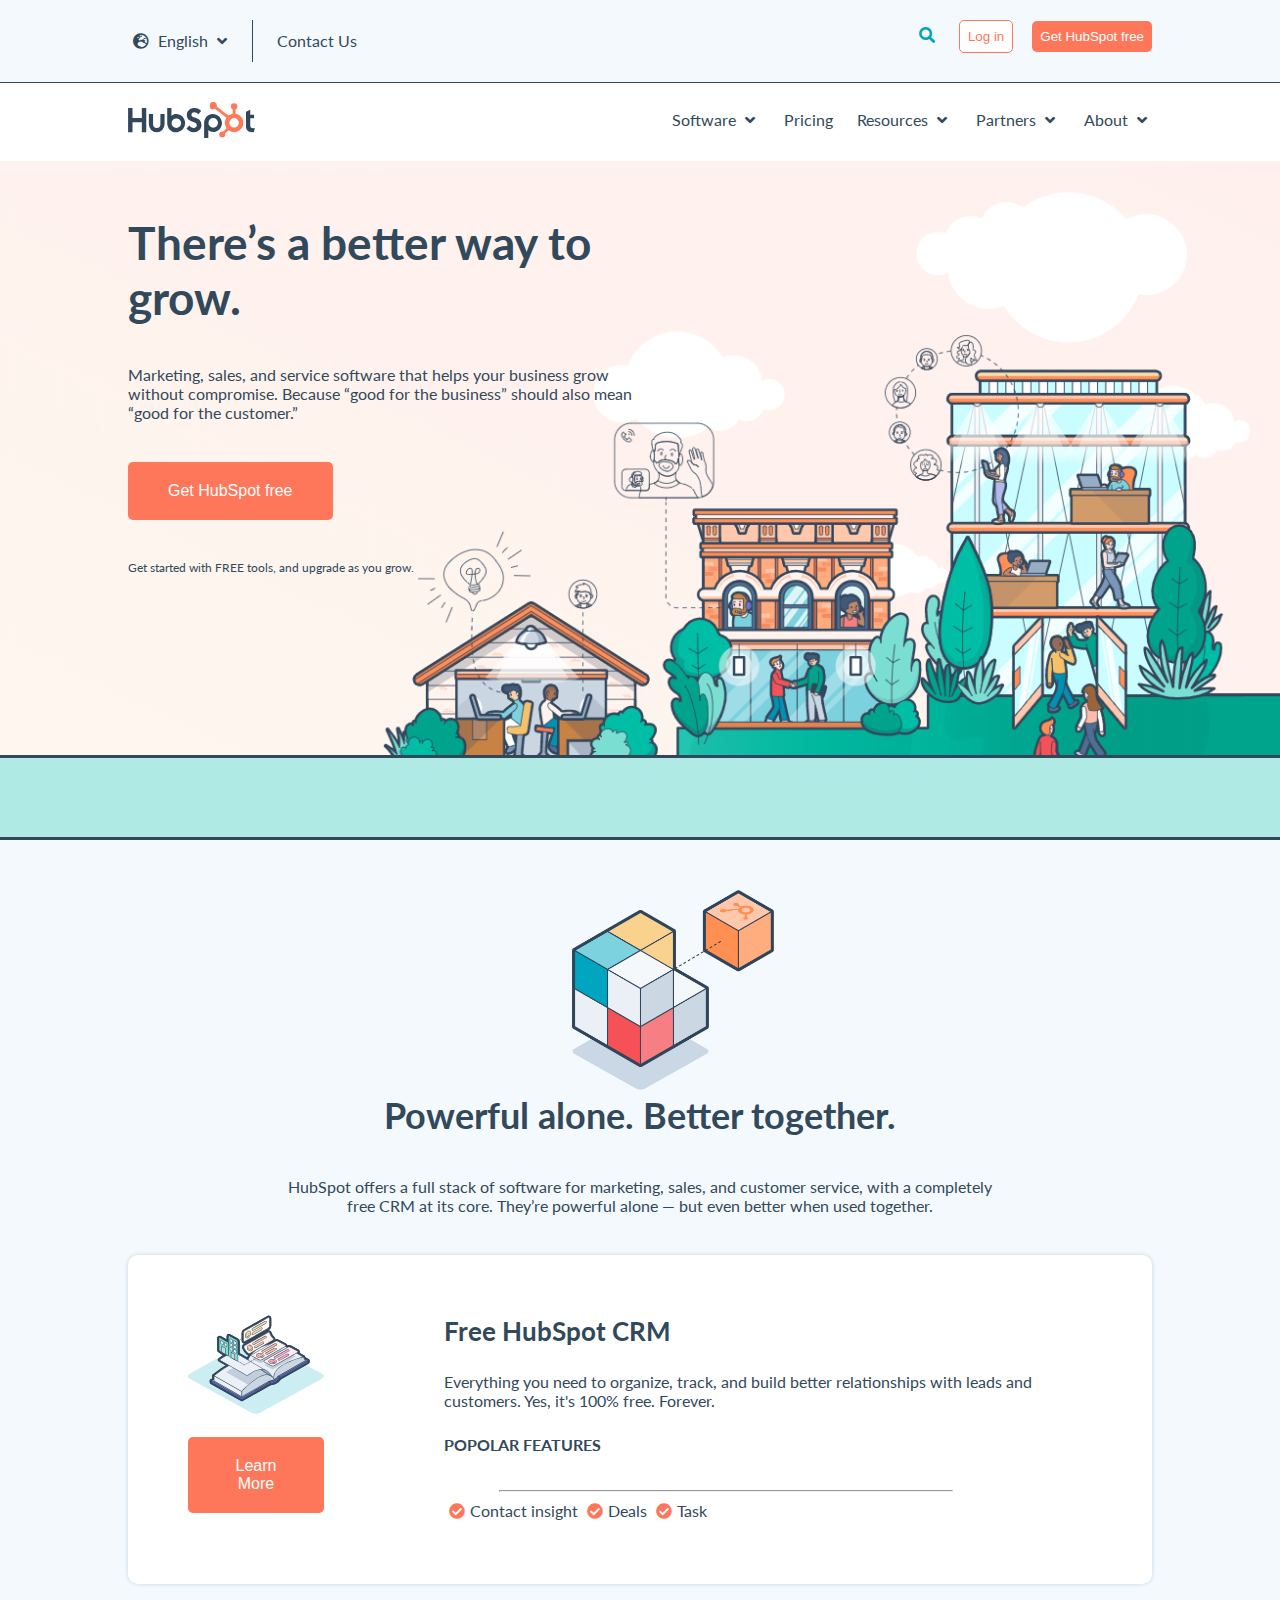
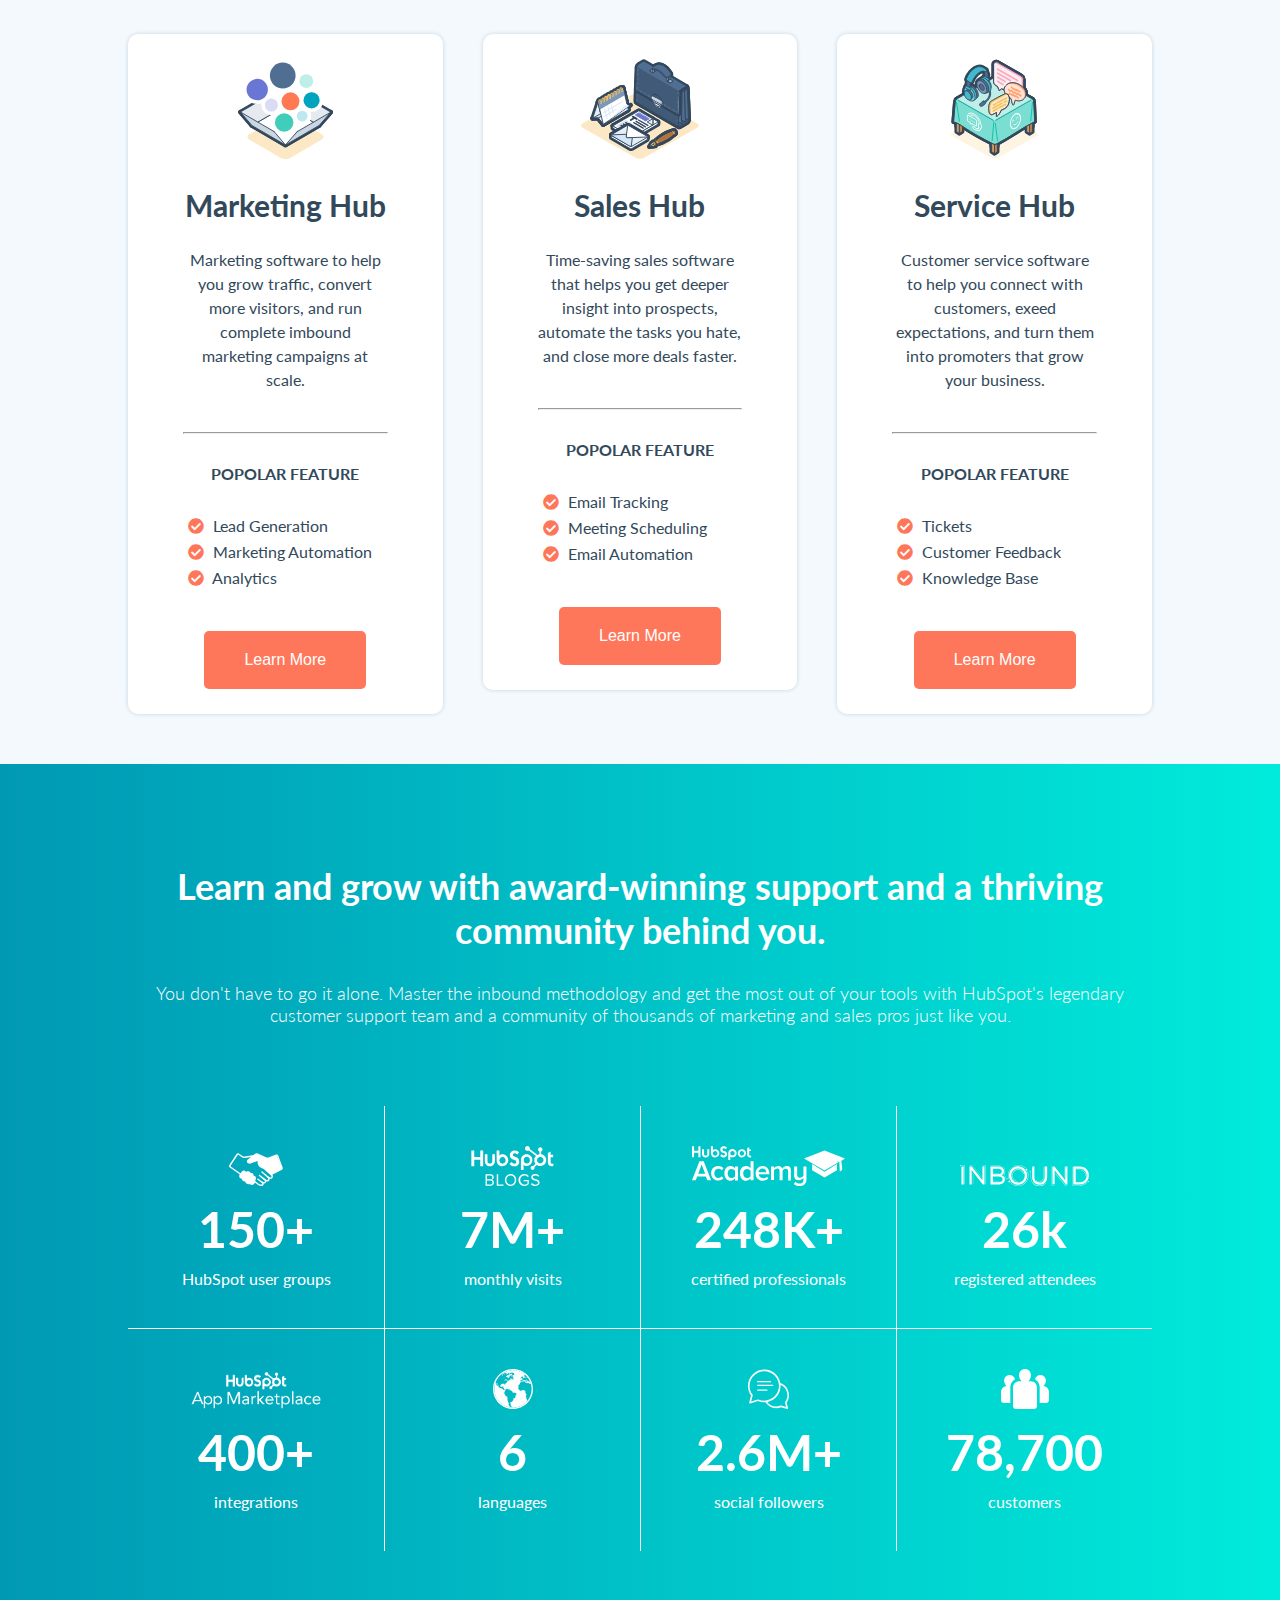
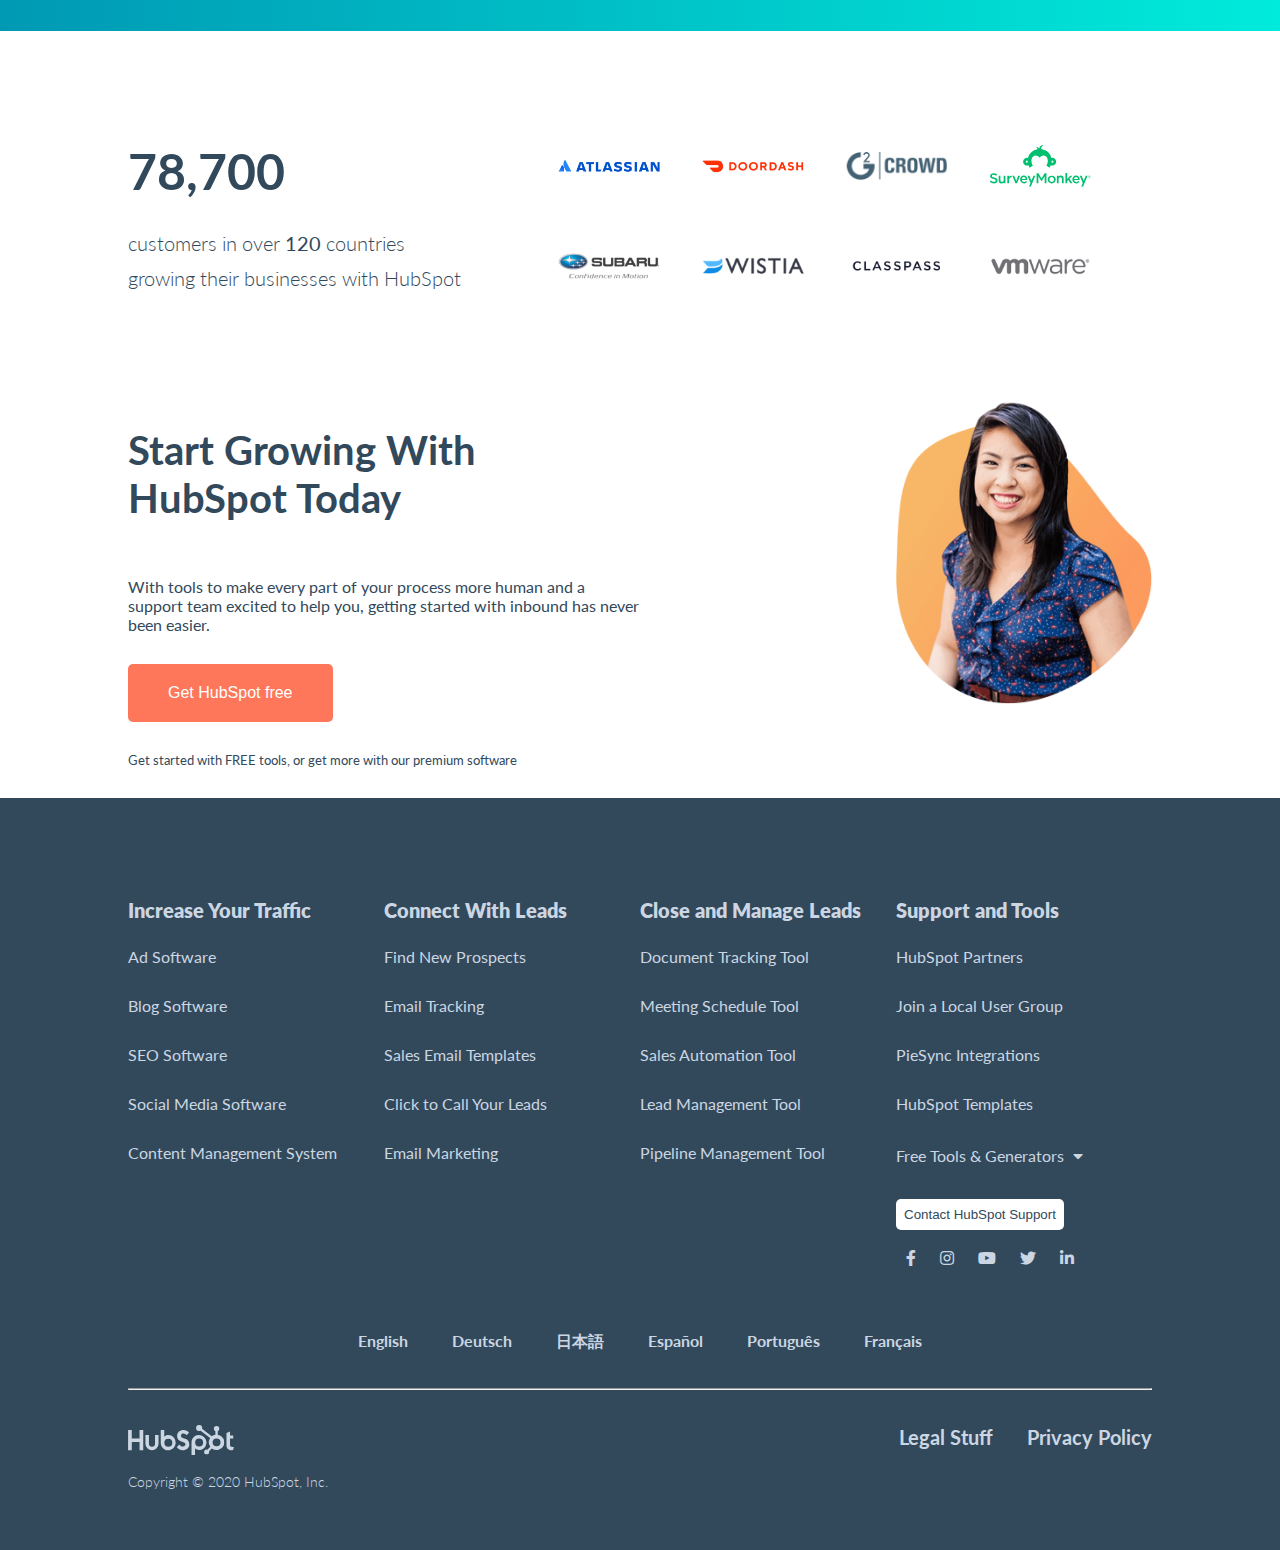
==== index.html @ 09fab1b0 "added menu for select language" ====
<!DOCTYPE html>
<html lang="en" dir="ltr">
  <head>
    <meta charset="utf-8">
    <link href="https://fonts.googleapis.com/css2?family=Lato:ital,wght@0,100;0,300;0,400;0,700;0,900;1,100;1,300;1,400;1,700;1,900&display=swap" rel="stylesheet">
    <link rel="stylesheet" href="https://cdnjs.cloudflare.com/ajax/libs/font-awesome/5.13.1/css/all.min.css">
    <link rel="stylesheet" href="css/style.css">
    <title>HubSpot | Inbound Marketing, Sales, and Service Software</title>
  </head>
  <body>
    <!-- header -->
    <header>
      <!-- top bar fixed -->
      <div id="top-fixed">
        <div class="container clearfix">
          <div>
            <div id="lang-sel">
              <i class="fas fa-globe-europe"></i> English <i class="fas fa-angle-down"></i>
              <div id="lang" class="c-style">
                <ul>
                  <li><a href="#">Deutsch</a></li>
                  <li><a href="#">日本語</a></li>
                  <li><a href="#">Español</a></li>
                  <li><a href="#">Português</a></li>
                  <li><a href="#">Français</a></li>
                </ul>
              </div>
            </div>
            <span>Contact Us</span>
          </div>
          <div>
            <span><i class="fas fa-search"></i></span>
            <button type="button" class="btn white" name="log-in">Log in</button>
            <button type="button" class="btn" name="hubspot">Get HubSpot free</button>
          </div>
        </div>
      </div>
      <!-- /top bar fixed -->
      <!-- menu-bar -->
      <div id="menu-bar">
        <div class="container clearfix">
          <img src="img/header/logo_hubspot.svg" alt="Logo HubSpot">
          <nav>
            <ul class="header-menu">
              <li>Software <i class="fas fa-angle-down"></i></li>
              <li>Pricing</li>
              <li>Resources <i class="fas fa-angle-down"></i></li>
              <li>Partners <i class="fas fa-angle-down"></i></li>
              <li>About <i class="fas fa-angle-down"></i></li>
            </ul>
          </nav>
        </div>
      </div>
      <!-- /menu-bar -->
      <!-- header-main -->
      <div id="header-main">
        <div class="container">
          <div id="header-left">
            <h1>There’s a better way to grow.</h1>
            <p>Marketing, sales, and service software that helps your business grow without compromise. Because “good for the business” should also mean “good for the customer.”</p>
            <button type="button" class="btn btn-big" name="hubspot">Get HubSpot free</button>
            <br>
            <span>Get started with FREE tools, and upgrade as you grow.</span>
          </div>
        </div>
        <div></div>
      </div>
      <!-- /header-main -->
    </header>
    <!-- /header -->

    <!-- main -->
    <main>
      <!-- section.info -->
      <section id="info">
        <!-- powerful -->
        <div id="powerful">
          <img src="img/main/powerful/cube.png" alt="">
          <h2>Powerful alone. Better together.</h2>
          <p>HubSpot offers a full stack of software for marketing, sales, and customer service, with a completely free CRM at its core. They’re powerful alone — but even better when used together.</p>
        </div>
        <!-- /powerful -->
        <!-- div.book -->
        <div id="book" class="container c-style clearfix">
          <div>
            <img src="img/main/powerful/book.svg" alt="book">
            <button type="button" class="btn btn-big" name="more">Learn More</button>
          </div>
          <div>
            <h3>Free HubSpot CRM</h3>
            <p>Everything you need to organize, track, and build better relationships with leads and customers. Yes, it's 100% free. Forever.</p>

            <h4>Popolar Features</h4>
            <hr>
            <ul>
              <li><i class="fas fa-check-circle"></i>Contact insight</li>
              <li><i class="fas fa-check-circle"></i>Deals</li>
              <li><i class="fas fa-check-circle"></i>Task</li>
            </ul>
          </div>
        </div>
        <!-- /div.book -->
        <!-- div.skill -->
        <div id="skill" class="container clearfix">
          <div class="c-style">
            <img src="img/main/skill/marketing_hub.svg" alt="Marketing Hub">
            <h3>Marketing Hub</h3>
            <p>Marketing software to help you grow traffic, convert more visitors, and run complete imbound marketing campaigns at scale.</p>
            <hr>
            <h4>Popolar Feature</h4>
            <ul>
              <li><i class="fas fa-check-circle"></i> Lead Generation</li>
              <li><i class="fas fa-check-circle"></i> Marketing Automation</li>
              <li><i class="fas fa-check-circle"></i> Analytics</li>
            </ul>
            <button type="button" class="btn btn-big" name="more">Learn More</button>
          </div>
          <div class="c-style">
            <img src="img/main/skill/sales_hub.svg" alt="Sales Hub">
            <h3>Sales Hub</h3>
            <p>Time-saving sales software that helps you get deeper insight into prospects, automate the tasks you hate, and close more deals faster.</p>
            <hr>
            <h4>Popolar Feature</h4>
            <ul>
              <li><i class="fas fa-check-circle"></i> Email Tracking</li>
              <li><i class="fas fa-check-circle"></i> Meeting Scheduling</li>
              <li><i class="fas fa-check-circle"></i> Email Automation</li>
            </ul>
            <button type="button" class="btn btn-big" name="more">Learn More</button>
          </div>
          <div class="c-style">
            <img src="img/main/skill/service_hub.svg" alt="Service Hub">
            <h3>Service Hub</h3>
            <p>Customer service software to help you connect with customers, exeed expectations, and turn them into promoters that grow your business.</p>
            <hr>
            <h4>Popolar Feature</h4>
            <ul>
              <li><i class="fas fa-check-circle"></i> Tickets</li>
              <li><i class="fas fa-check-circle"></i> Customer Feedback</li>
              <li><i class="fas fa-check-circle"></i> Knowledge Base</li>
            </ul>
            <button type="button" class="btn btn-big" name="more">Learn More</button>
          </div>
        </div>
        <!-- /div.skill -->
      </section>
      <!-- /section.info -->
      <!-- section.gradient -->
      <section class="gradient">
        <div class="container">
          <h2>Learn and grow with award-winning support and a thriving community behind you. </h2>
          <p>You don't have to go it alone. Master the inbound methodology and get the most out of your tools with HubSpot's legendary customer support team and a community of thousands of marketing and sales pros just like you.</p>
          <!-- wrapper-num -->
          <div id="wrapper-num" class="clearfix">
            <div>
              <img src="img/main/gradient/hands.svg" alt="HubSpot User Groups">
              <h2>150+</h2>
              <p>HubSpot user groups</p>
            </div>
            <div>
              <img src="img/main/gradient/hubspot_blogs.svg" alt="HubSpot Blog">
              <h2>7M+</h2>
              <p>monthly visits</p>
            </div>
            <div>
              <img src="img/main/gradient/hubspot_academy.svg" alt="HubSpot Accademy">
              <h2>248K+</h2>
              <p>certified professionals</p>
            </div>
            <div>
              <img src="img/main/gradient/inbound.svg" alt="Inbound">
              <h2>26k</h2>
              <p>registered attendees</p>
            </div>
            <div>
              <img src="img/main/gradient/hubspot_app_marketplace.webp" alt="HubSpot App Marketiplace">
              <h2>400+</h2>
              <p>integrations</p>
            </div>
            <div>
              <img src="img/main/gradient/globe.svg" alt="globe">
              <h2>6</h2>
              <p>languages</p>
            </div>
            <div>
              <img src="img/main/gradient/chat.svg" alt="follower">
              <h2>2.6M+</h2>
              <p>social followers</p>
            </div>
            <div>
              <img src="img/main/gradient/customers.svg" alt="Customer">
              <h2>78,700</h2>
              <p>customers</p>
            </div>
          </div>
          <!-- /wrapper-num -->
        </div>
      </section>
      <!-- /section.gradient -->
      <!-- section.sign -->
      <section class="sign container">
        <!-- #customer -->
        <div id="partner" class="clearfix">
          <div>
            <h2>78,700</h2>
            <p>customers in over <strong>120</strong> countries <br> growing their businesses with HubSpot</p>
          </div>
          <div>
            <ul class="clearfix">
              <li><img src="img/main/partner/atlassian.webp" alt="Atlassian"></li>
              <li><img src="img/main/partner/doordash.webp" alt="Doordash"></li>
              <li><img src="img/main/partner/g2crowd.webp" alt="G2 Crowd"></li>
              <li><img src="img/main/partner/survey_monkey.svg" alt="Survey Monkey"></li>
              <li><img src="img/main/partner/subaru.webp" alt="Subaru"></li>
              <li><img src="img/main/partner/wistia.webp" alt="Wistia"></li>
              <li><img src="img/main/partner/classpass.webp" alt="Class Pass"></li>
              <li><img src="img/main/partner/vmware.webp" alt="VM ware"></li>
            </ul>
          </div>
        </div>
        <!-- /#customer -->
        <!-- #woman -->
        <div id="woman" class="clearfix">
          <div>
            <h2>Start Growing With HubSpot Today</h2>
            <p>With tools to make every part of your process more human and a support team excited to help you, getting started with inbound has never been easier.</p>
            <button type="button" class="btn btn-big" name="hubspot">Get HubSpot free</button>
            <p>Get started with FREE tools, or get more with our premium software</p>
          </div>
          <div><img src="img/main/woman.webp" alt="woman"></div>
        </div>
        <!-- /#woman -->
      </section>
      <!-- /section.sign -->
    </main>
    <!-- /main -->

    <!-- footer -->
    <footer>
      <!-- .footer-lists -->
      <section class="footer-lists container clearfix">
        <!-- 1° list -->
        <div>
          <h4>Increase Your Traffic</h4>
          <ul>
            <li><a href="#">Ad Software</a></li>
            <li><a href="#">Blog Software</a></li>
            <li><a href="#">SEO Software</a></li>
            <li><a href="#">Social Media Software</a></li>
            <li><a href="#">Content Management System</a></li>
          </ul>
        </div>
        <!-- /1° list -->
        <!-- 2° list -->
        <div>
          <h4>Connect With Leads</h4>
          <ul>
            <li><a href="#">Find New Prospects</a></li>
            <li><a href="#">Email Tracking</a></li>
            <li><a href="#">Sales Email Templates</a></li>
            <li><a href="#">Click to Call Your Leads</a></li>
            <li><a href="#">Email Marketing</a></li>
          </ul>
        </div>
        <!-- /2° list -->
        <!-- 3° list -->
        <div>
          <h4>Close and Manage Leads</h4>
          <ul>
            <li><a href="#">Document Tracking Tool</a></li>
            <li><a href="#">Meeting Schedule Tool</a></li>
            <li><a href="#">Sales Automation Tool</a></li>
            <li><a href="#">Lead Management Tool</a></li>
            <li><a href="#">Pipeline Management Tool</a></li>
          </ul>
        </div>
        <!-- /3° list -->
        <!-- 4° list -->
        <div>
          <h4>Support and Tools</h4>
          <ul>
            <li><a href="#">HubSpot Partners</a></li>
            <li><a href="#">Join a Local User Group</a></li>
            <li><a href="#">PieSync Integrations</a></li>
            <li><a href="#">HubSpot Templates</a></li>
            <li><a href="#">Free Tools & Generators <i class="fas fa-caret-down"></i></a></li>
            <li><button type="button" class="btn btn-white" name="support">Contact HubSpot Support</button></li>
            <ul class="inline">
              <li><a href="#"><i class="fab fa-facebook-f"></i></a></li>
              <li><a href="#"><i class="fab fa-instagram"></i></a></li>
              <li><a href="#"><i class="fab fa-youtube"></i></a></li>
              <li><a href="#"><i class="fab fa-twitter"></i></a></li>
              <li><a href="#"><i class="fab fa-linkedin-in"></i></a></li>
            </ul>
          </ul>
        </div>
        <!-- /4° list -->
      </section>
      <!-- /.footer-lists -->
      <!-- .footer-language -->
      <div id="footer-language" class="container">
        <ul class="inline">
          <li><a href="#">English</a></li>
          <li><a href="#">Deutsch</a></li>
          <li><a href="#">日本語</a></li>
          <li><a href="#">Español</a></li>
          <li><a href="#">Português</a></li>
          <li><a href="#">Français</a></li>
        </ul>
        <hr>
      </div>
      <!-- /.footer-language -->
      <!-- .footer-legal -->
      <div id="footer-legal" class="container clearfix">
        <div>
          <img src="img/footer/hubspot_gray.svg" alt="logo hubspot">
          <p>Copyright © 2020 HubSpot, Inc.</p>
        </div>
        <div>
          <a href="#">Legal Stuff</a>
          <a href="#">Privacy Policy</a>
        </div>
      </div>
      <!-- /.footer-legal -->
    </footer>
    <!-- /footer -->
  </body>
</html>
---- css/style.css ----
/* general */
* {
  box-sizing: border-box;
  margin: 0;
  padding: 0;
}
body {
  font-family: 'Lato', sans-serif;
  color: #32495b;
}
body .clearfix::after {
  content: "";
  display: table;
  clear: both;
}
.container {
  width: 80%;
  margin: auto;
}
.c-style {
  border-radius: 10px;
  background-color: #fff;
  box-shadow: 0px 0px 4px 0px #c1d6e1;
}
i {
  padding: 5px;
}
button:hover {
  cursor: pointer;
}
button.btn {
  color: #fff;
  background-color: #fe775a;
  padding: 8px;
  border-radius: 5px;
  border: none;
}
button.btn-big {
  font-size: 16px;
  padding: 20px 40px;
}
button.btn:hover {
  background-color: #ffbcac;
}
li {
  list-style: none;
}
a {
  text-decoration: none;
}
a:hover {
  color: #7dcedb;
}



/* header */
header {
}
  /* top bar fixed */
#top-fixed {
  position: fixed;
  top: 0;
  left: 0;
  z-index: 10;
  background-color: #f4f9fd;
  width: 100%;
  border-bottom: 1px solid #32495b;
}

#top-fixed > .container > div {
  margin: 20px 0 ;
}
#top-fixed > .container > div:first-child {
  float: left;

}
#top-fixed > .container > div:first-child > div:first-child {
  padding-right: 20px;
  border-right: 1px solid #32495b;
  margin-right: 20px;
}
#top-fixed > .container > div:last-child {
  float: right;
  color: #00a4bd;
}
#top-fixed > .container > div:last-child > button:nth-child(2) {
  color: #fe775a;
  background-color: #fff;
  border: 1px solid #fe775a;
  margin: 0 15px;
}
#top-fixed > .container > div:last-child > button:nth-child(2):hover {
  background-color: #fff1ee;
}

#lang-sel {
  position: relative;
  display: inline-block;
  padding: 8px 0;
}
#lang-sel:hover #lang {
  display: block;
}
#lang:hover {
  display: block;
}
#lang {
  display: none;
  position: absolute;
  top: 40px;
  width: 120px;
  background-color: #fff;
  border-radius: 3px;
  padding: 10px 0;
}
#lang li {
  width: 100%;
  padding: 10px;
}
#lang li:hover {
  background-color: #e5f5f8;
}
#lang li > a {
  color: #32495b;
  font-size: 18px;
}


  /* menu-bar */
#menu-bar {
  margin-top: 80px;
  height: 80px;
}
#menu-bar > .container{
}
#menu-bar > .container > img:first-child {
  margin: 22px 0;
  float: left;
  height: 36px;
}

nav > ul.header-menu {
  float: right;
}
ul.header-menu > li {
  display: inline-block;
  line-height: 80px;
  padding-left: 20px;
}


  /* header-main */
#header-main {
  position: relative;
  background-color: #fff2ee;
  background-image: url(../img/header/header_bg.png);
  height: 680px;
  background-repeat: no-repeat;
  background-position: 100% 100%;
  background-size: cover;
}
#header-main > div:last-child {
  position: absolute;
  bottom: 0;
  width: 100%;
  height: 85px;
  background-color: #afebe4;
  border-top: 3px solid #33475b;
  border-bottom: 3px solid #33475b;

}

#header-left {
  width: 50%;
}
h1 {
  font-size: 46px;
  padding-top: 55px;
}
#header-left > p {
  padding: 40px 0;
}
#header-left > span {
  display: block;
  margin: 40px 0;
  font-size: 12px;
}


/* main */
  /* section.info */
#info {
  background-color: #f4f9fd;
}

  /* powerful */
#powerful {
  text-align: center;
  width: 55%;
  margin: auto;
}
#powerful > img {
  margin-top: 50px;
  height: 200px;
}
#powerful > h2 {
  font-size: 36px;
}
#powerful > p {
  padding: 40px 0;
}

  /* .book */
#book {
}

#book > div {
  float: left;
  padding: 60px;
}
#book > div:first-child {
  width: 25%;
  text-align: center;
}
#book > div:first-child > img {
  width: 100%;
  margin-bottom: 20px;
}

#book > div:last-child {
  width: 75%;
}
#book > div:last-child > h3 {
  font-size: 26px;
}
#book > div:last-child > p {
  padding: 25px 0;
}
#book > div:last-child > h4, #book > div:last-child > hr {
  display: inline-block;
}
#book > div:last-child > hr {
  width: 70%;
  vertical-align: middle;
  margin-left: 55px;
}
#book > div:last-child > h4 {
  text-transform: uppercase;
  margin-bottom: 25px;
}

#book > div:last-child > ul >li {
  display: inline-block;
}
#book > div:last-child > ul i {
  color: #fe775a;
}


  /* .skill */
#skill {
  padding: 50px 0;
}

#skill > div {
  float: left;
  width: calc(calc(100% - 80px) / 3);
  text-align: center;
  padding: 25px 55px;
}
#skill > div:nth-child(2) {
  margin: 0 40px;
}
#skill > div > img {
  height: 100px;
}
#skill > div > h3 {
  font-size: 30px;
  padding: 25px 0;
}
#skill > div > p {
  line-height: 24px;
  padding-bottom: 40px;
}
#skill > div > h4 {
  text-transform: uppercase;
  padding: 30px 0;
}
#skill ul > li {
  text-align: left;
}
#skill ul > li > i {
  color: #fe775a;
}
#skill ul > li:last-child {
  margin-bottom: 40px;
}


/* section.gradient */
section.gradient {
  color: #fff;
  text-align: center;
  background: #0099B4;
  background: -webkit-linear-gradient(left, #0099B4 0%, #00EBDB 100%);
  background: -o-linear-gradient(left, #0099B4 0%, #00EBDB 100%);
  background: linear-gradient(to right, #0099B4 0%, #00EBDB 100%);
}
section.gradient > .container > h2 {
  font-size: 36px;
  padding: 100px 0 30px 0;
}
section.gradient > .container > p {
  font-size: 18px;
  font-weight: 300;
}
  /* .wrapper-num */
#wrapper-num {
  padding: 80px 0;
}

#wrapper-num > div{
  float: left;
  width: calc(100% / 4);
  /* height: 200px; */
  text-align: center;
  padding: 40px 0;
}
#wrapper-num > div > img{
  height: 40px;
}
#wrapper-num > div > h2{
  font-size: 50px;
  padding: 10px 0;
}

#wrapper-num > div:nth-child(1n+2) {
  border-left: 1px solid #fff;
}
#wrapper-num > div:nth-child(5) {
  border-left: none;
}

#wrapper-num > div:nth-child(1n+5) {
  border-top: 1px solid #fff;
}


/* section.sign */
  /* .partner */
#partner {
  padding: 60px 0;
}
#partner > div {
  float: left;
  padding: 25px 40px 25px 0;
}
#partner > div:first-child {
  width: 40%;
}
#partner > div:first-child > h2 {
  font-size: 50px;
  padding: 25px 0;
}
#partner > div:first-child > p {
  font-size: 20px;
  font-weight: 300;
  line-height: 35px;
}
#partner > div:last-child {
  width: 60%
}
#partner > div:last-child li {
  float: left;
  width: calc(100% / 4);
  height: 100px;
  position: relative;
  text-align: center;
}
#partner > div:last-child li > img{
  position: absolute;
  top: 50%;
  left: 50%;
  transform: translate(-50%, -50%);
  width: 70%;
}

  /* .woman */
#woman > div {
  float: left;
  width: 50%;
}

#woman > div:first-child > h2 {
  font-size: 40px;
  padding: 25px 0;
}
#woman > div:first-child > p {
  padding: 30px 0;
}
#woman > div:first-child > p:last-child {
  font-size: 13px;
}

#woman > div:last-child {
  text-align: right;
}
#woman > div:last-child > img {
  width: 50%;
}


/* footer */
footer {
  color: #cbd6e2;
  background-color: #32495b;
  padding: 100px 0 60px 0;
}
footer a {
  color:#cbd6e2;
}
section.footer-lists > div {
  float: left;
  width: 25%;
}
section.footer-lists > div > ul > li {
  padding: 15px 0;
}

section.footer-lists > div > h4 {
  font-size: 20px;
  font-weight: 800;
  padding-bottom: 10px;
}

ul.inline > li {
  display: inline-block;
  padding: 0 5px;
}

footer button.btn-white {
  color: #32495b;
  background-color: #fff;
}
footer button.btn-white:hover {
  background-color: #eaf0f6;
}


#footer-language {
  text-align: center;
  margin-top: 60px;
}
#footer-language > hr {
  background-color: #cbd6e2;
  color: #cbd6e2;
  margin: 35px 0;
}

#footer-language > ul.inline > li {
  padding: 0 20px;
  font-weight: 700;
}

#footer-legal > div:first-child {
  float: left;
}
#footer-legal > div:first-child > p {
  font-size: 14px;
  font-weight: 300;
  padding-top: 15px;
}

#footer-legal > div:last-child {
  float: right;
}
#footer-legal > div:last-child > a {
  font-size: 20px;
  font-weight: 700;
  padding-left: 30px;
}
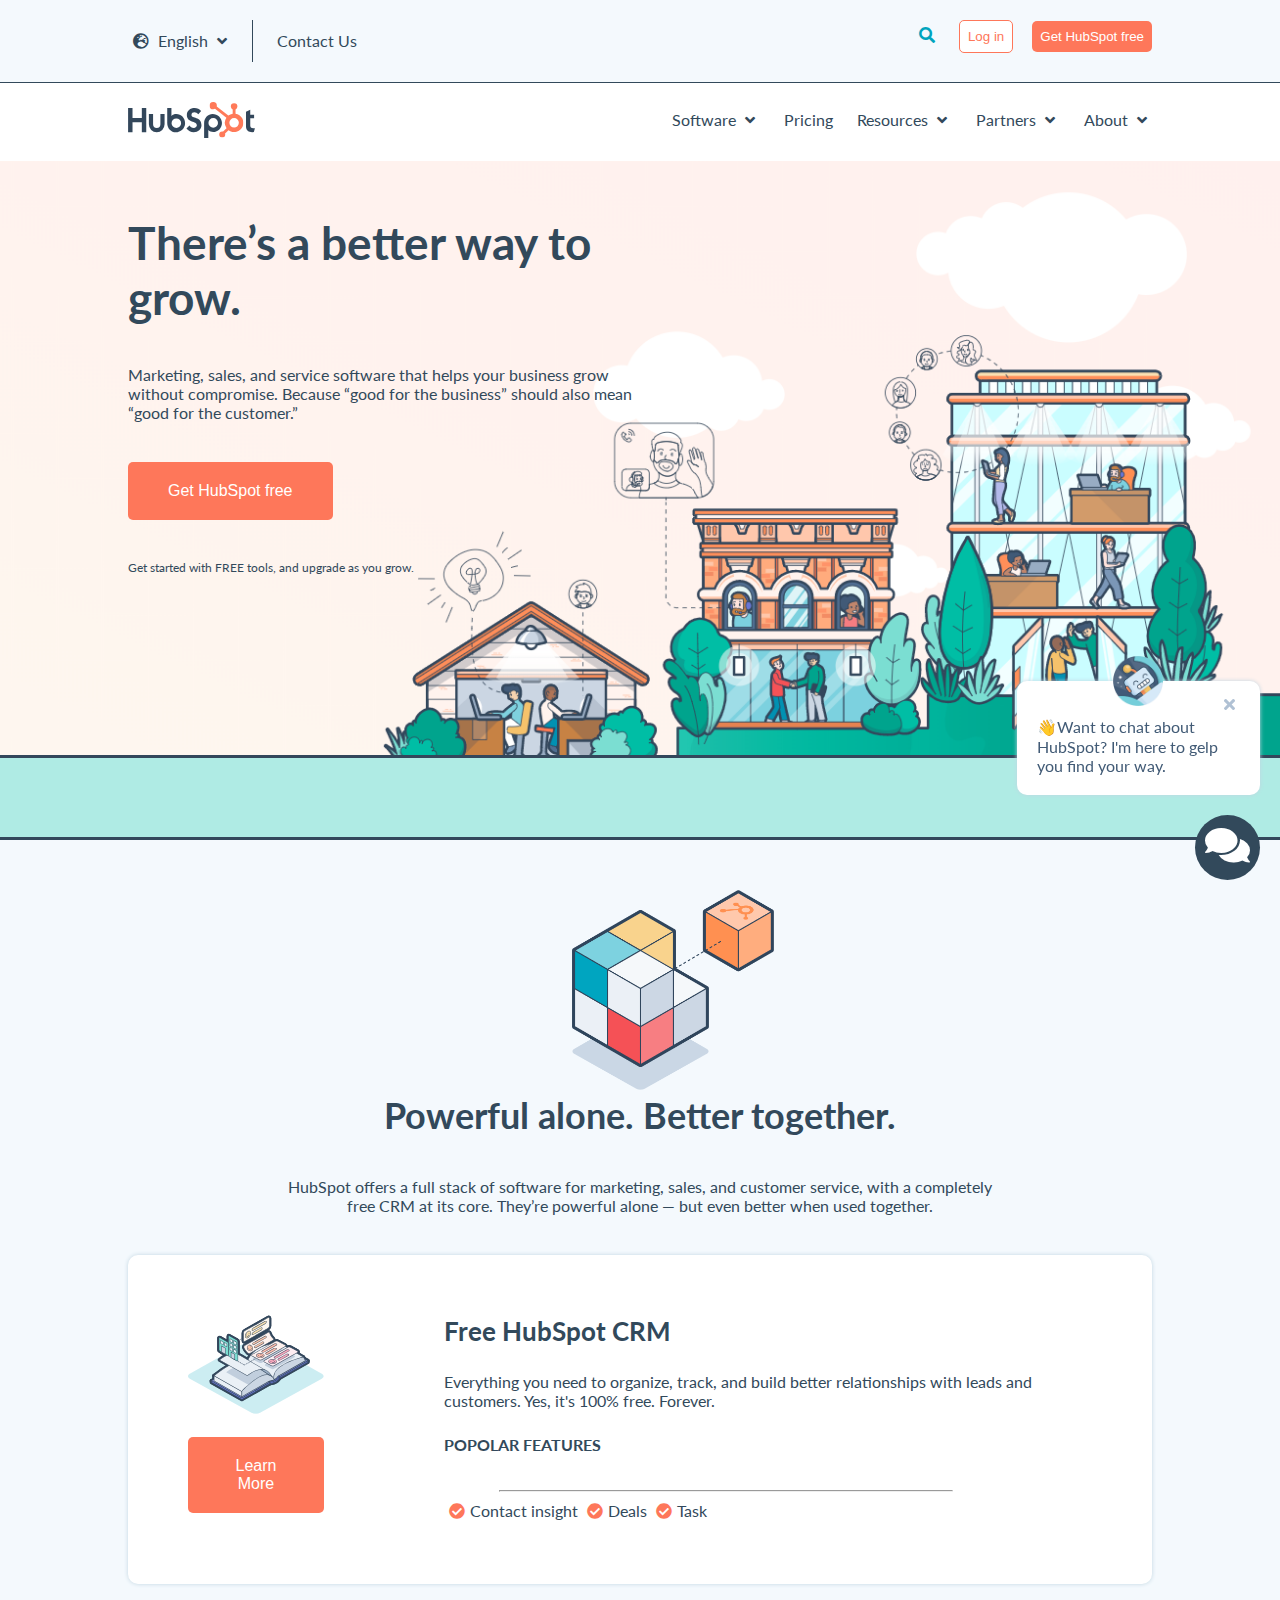
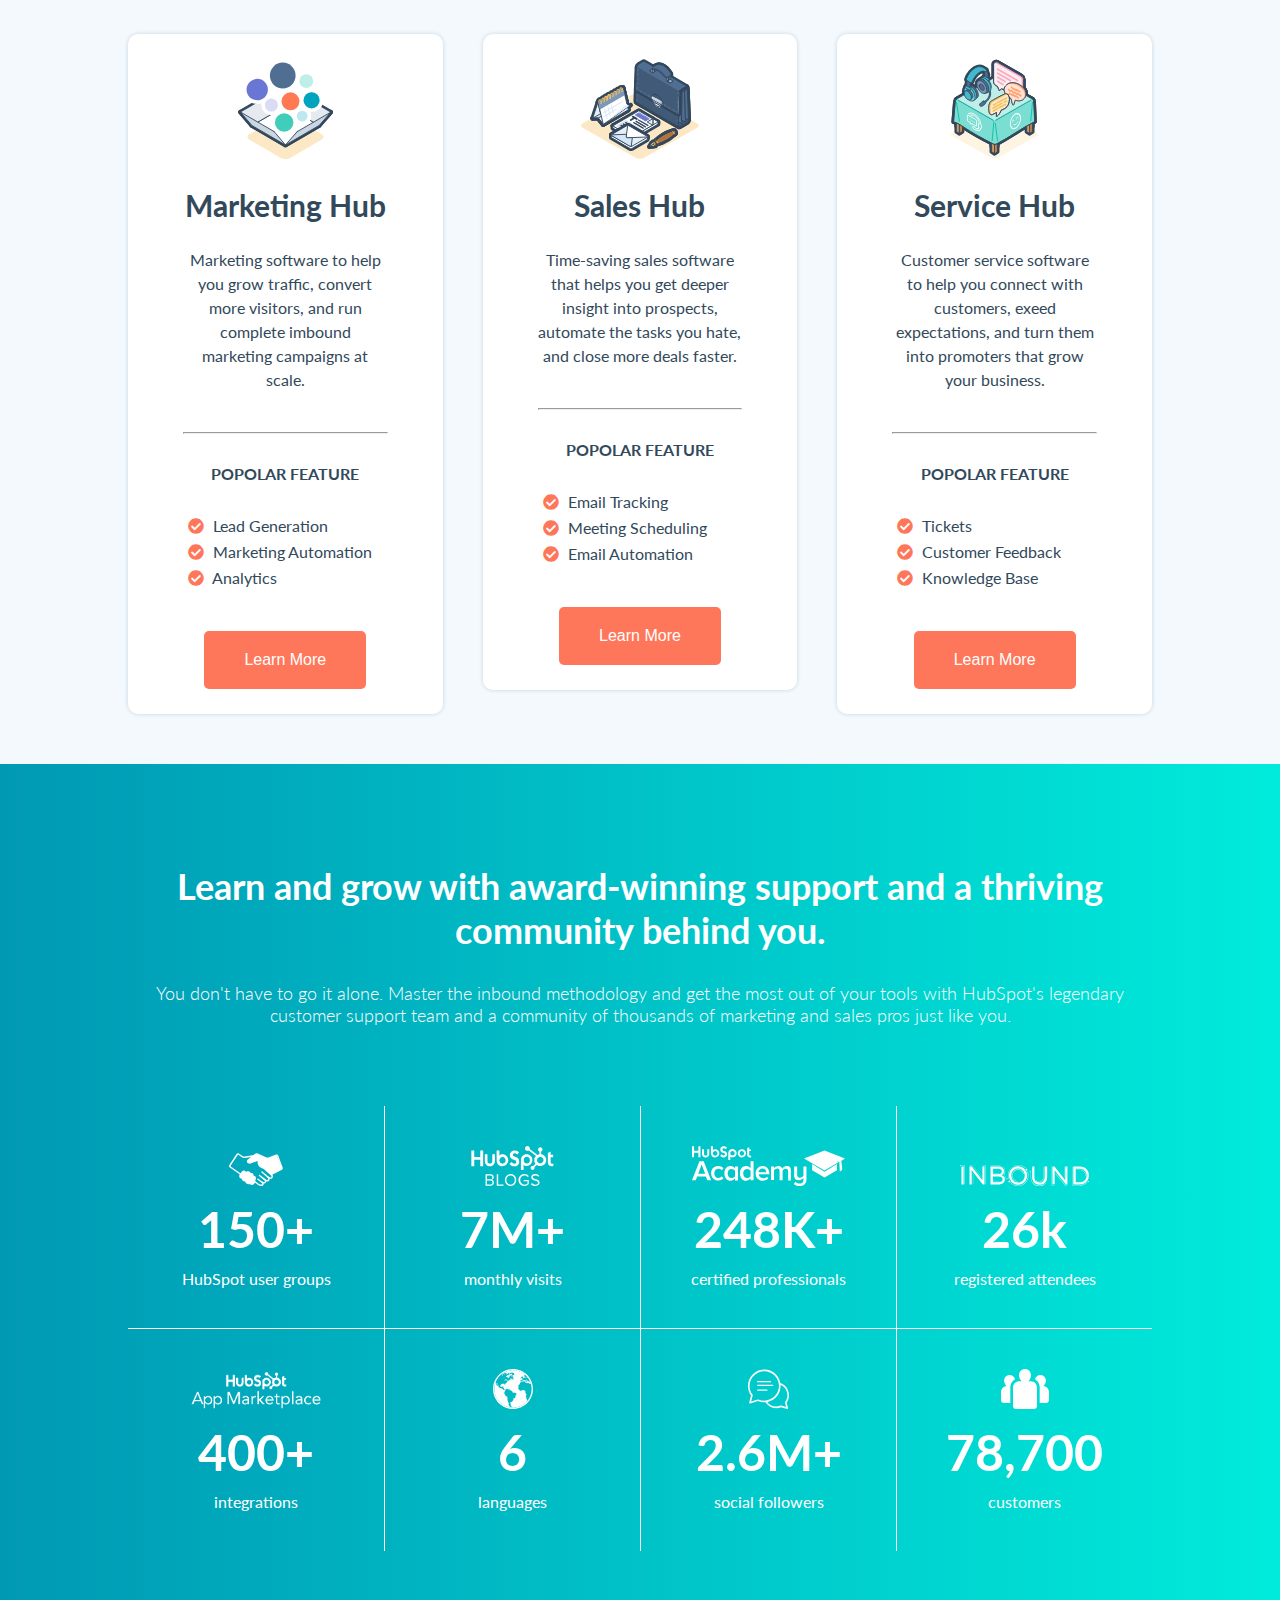
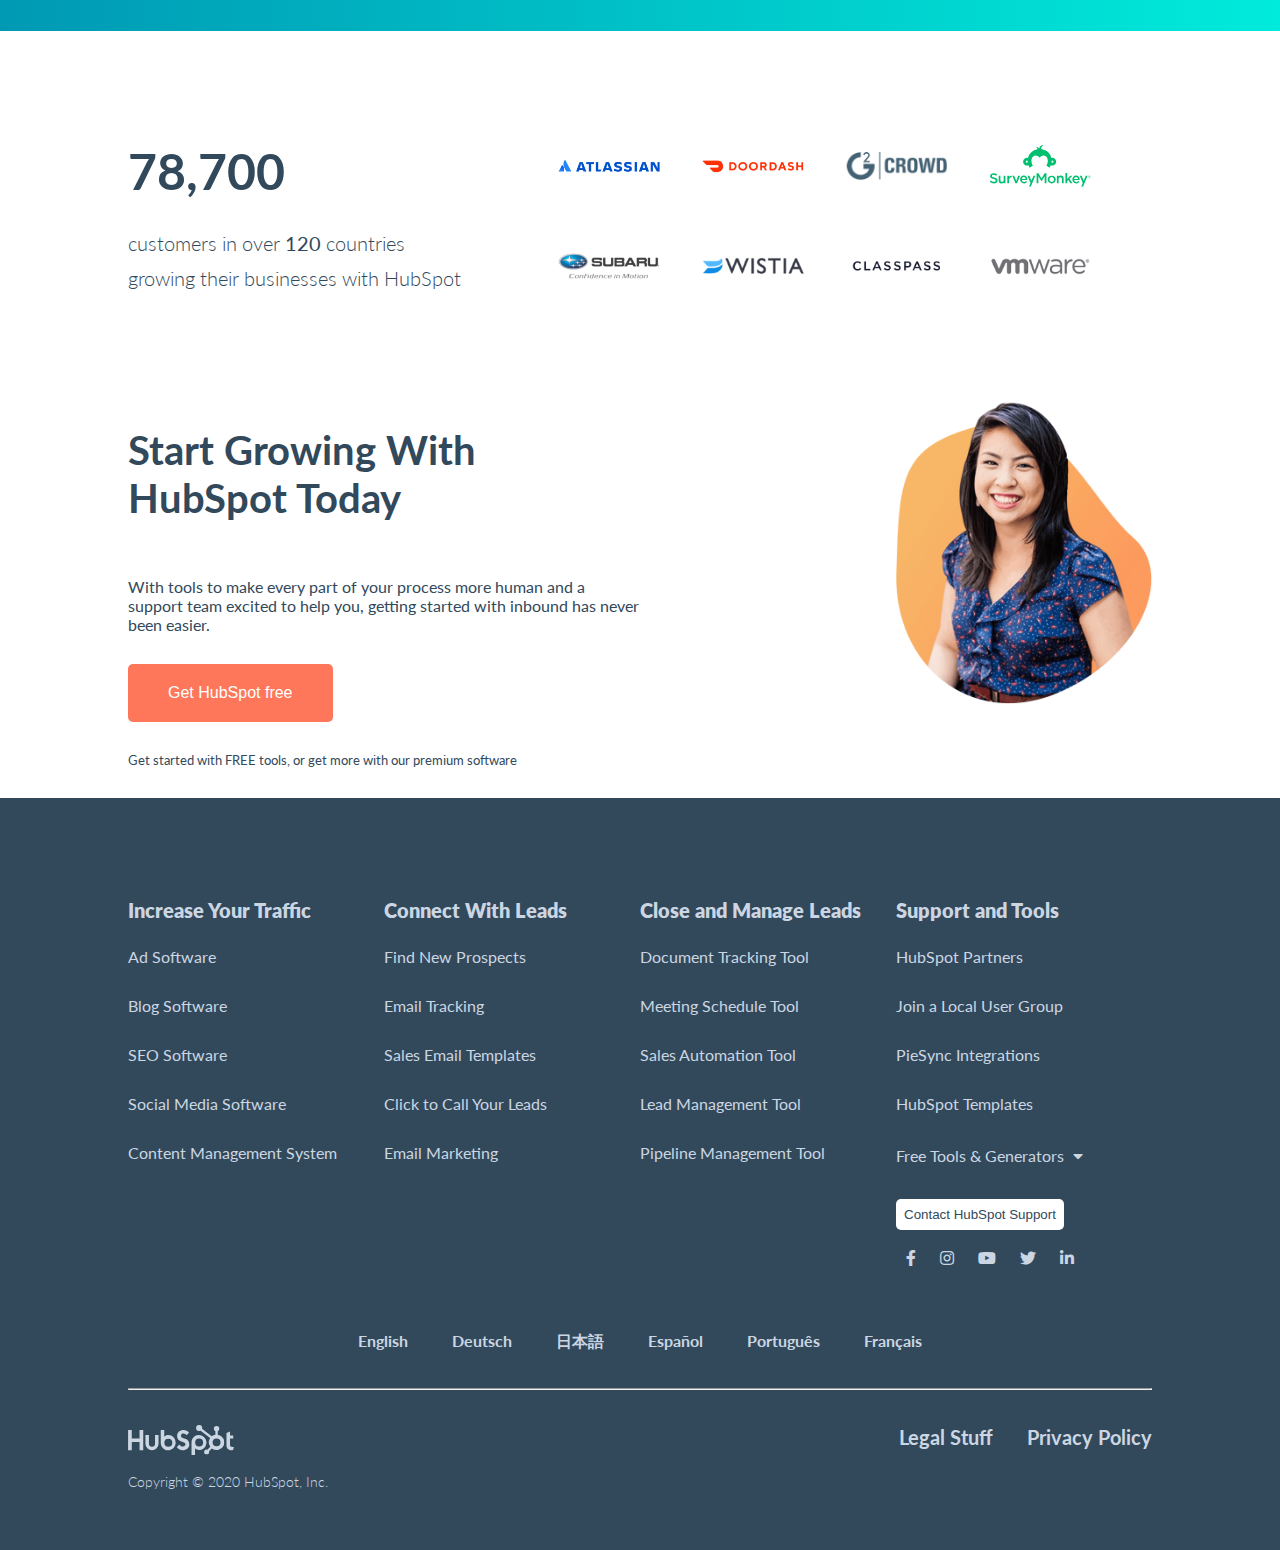
==== commit 461189dc: "added chat bot "overlay"" ====
--- a/index.html
+++ b/index.html
@@ -232,6 +232,21 @@
         <!-- /#woman -->
       </section>
       <!-- /section.sign -->
+      <!-- section.overlay -->
+      <section id="overlay">
+        <div class="c-style">
+          <img src="img/overlay/bot_avatar.webp" alt="Avatar bot">
+          <i class="fas fa-times"></i>
+          <p>
+            👋Want to chat about HubSpot?
+            I'm here to gelp you find your way.
+          </p>
+        </div>
+        <div>
+          <i class="fas fa-comments"></i>
+        </div>
+      </section>
+      <!-- /section.overlay -->
     </main>
     <!-- /main -->
 
--- a/css/style.css
+++ b/css/style.css
@@ -411,6 +411,52 @@
 }
 
 
+  /* overlay */
+#overlay {
+  position: fixed;
+  bottom: 20px;
+  right: 20px;
+  width: 19%;
+}
+#overlay > div:first-child {
+  padding: 10px 20px 20px 20px;
+  margin-bottom: 20px;
+  text-align: right;
+}
+#overlay > div:first-child > i {
+  color: #b0c1d4;
+}
+#overlay > div:first-child > i:hover {
+  cursor: pointer;
+}
+#overlay > div:first-child > p {
+  color: #425b76;
+  text-align: left;
+}
+#overlay > div:first-child > img {
+  position: absolute;
+  width: 50px;
+  top: 0;
+  left: 50%;
+  transform: translate(-50%, -50%);
+}
+#overlay > div:last-child {
+  float: right;
+  background-color: #32495b;
+  width: 65px;
+  height: 65px;
+  border-radius: 50%;
+  text-align: right;
+}
+#overlay > div:last-child:hover {
+  cursor: pointer;
+}
+#overlay > div:last-child > i {
+  font-size: 40px;
+  padding: 10px;
+  color: #fff;
+}
+
 /* footer */
 footer {
   color: #cbd6e2;
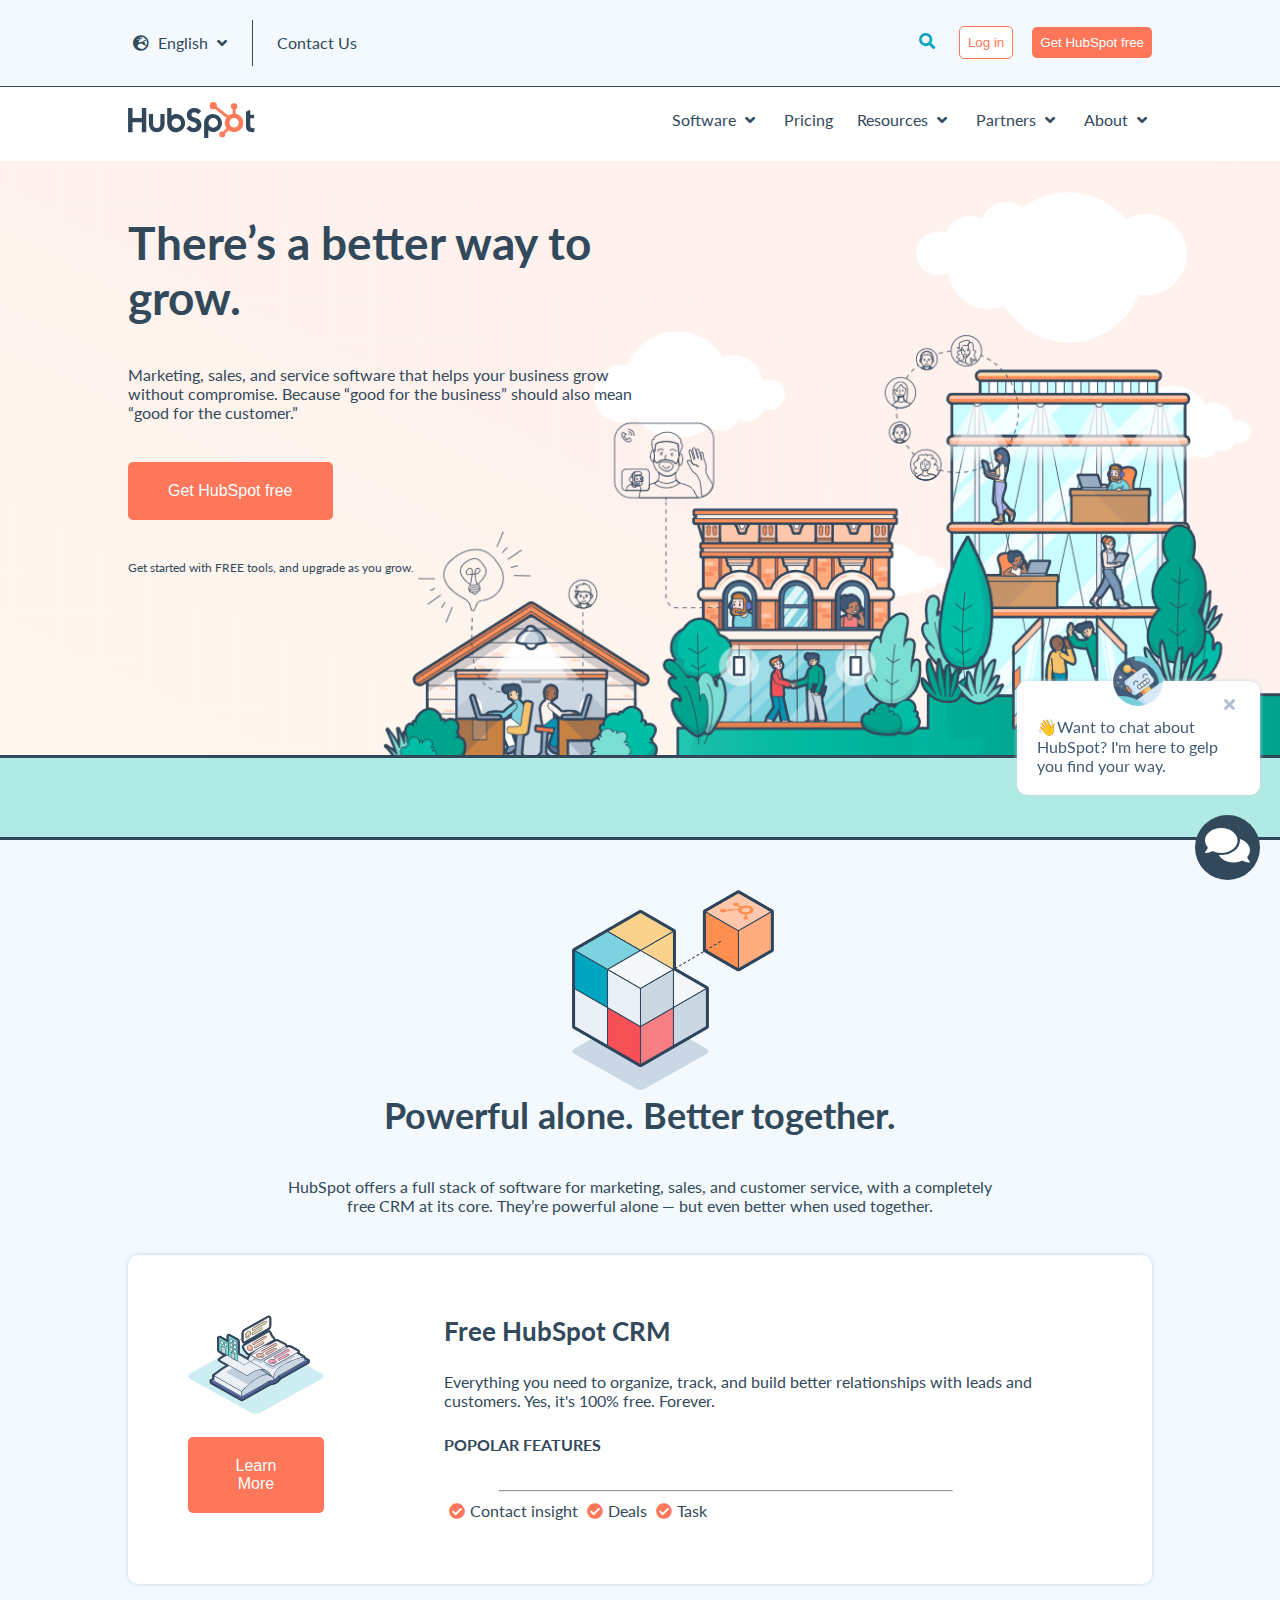
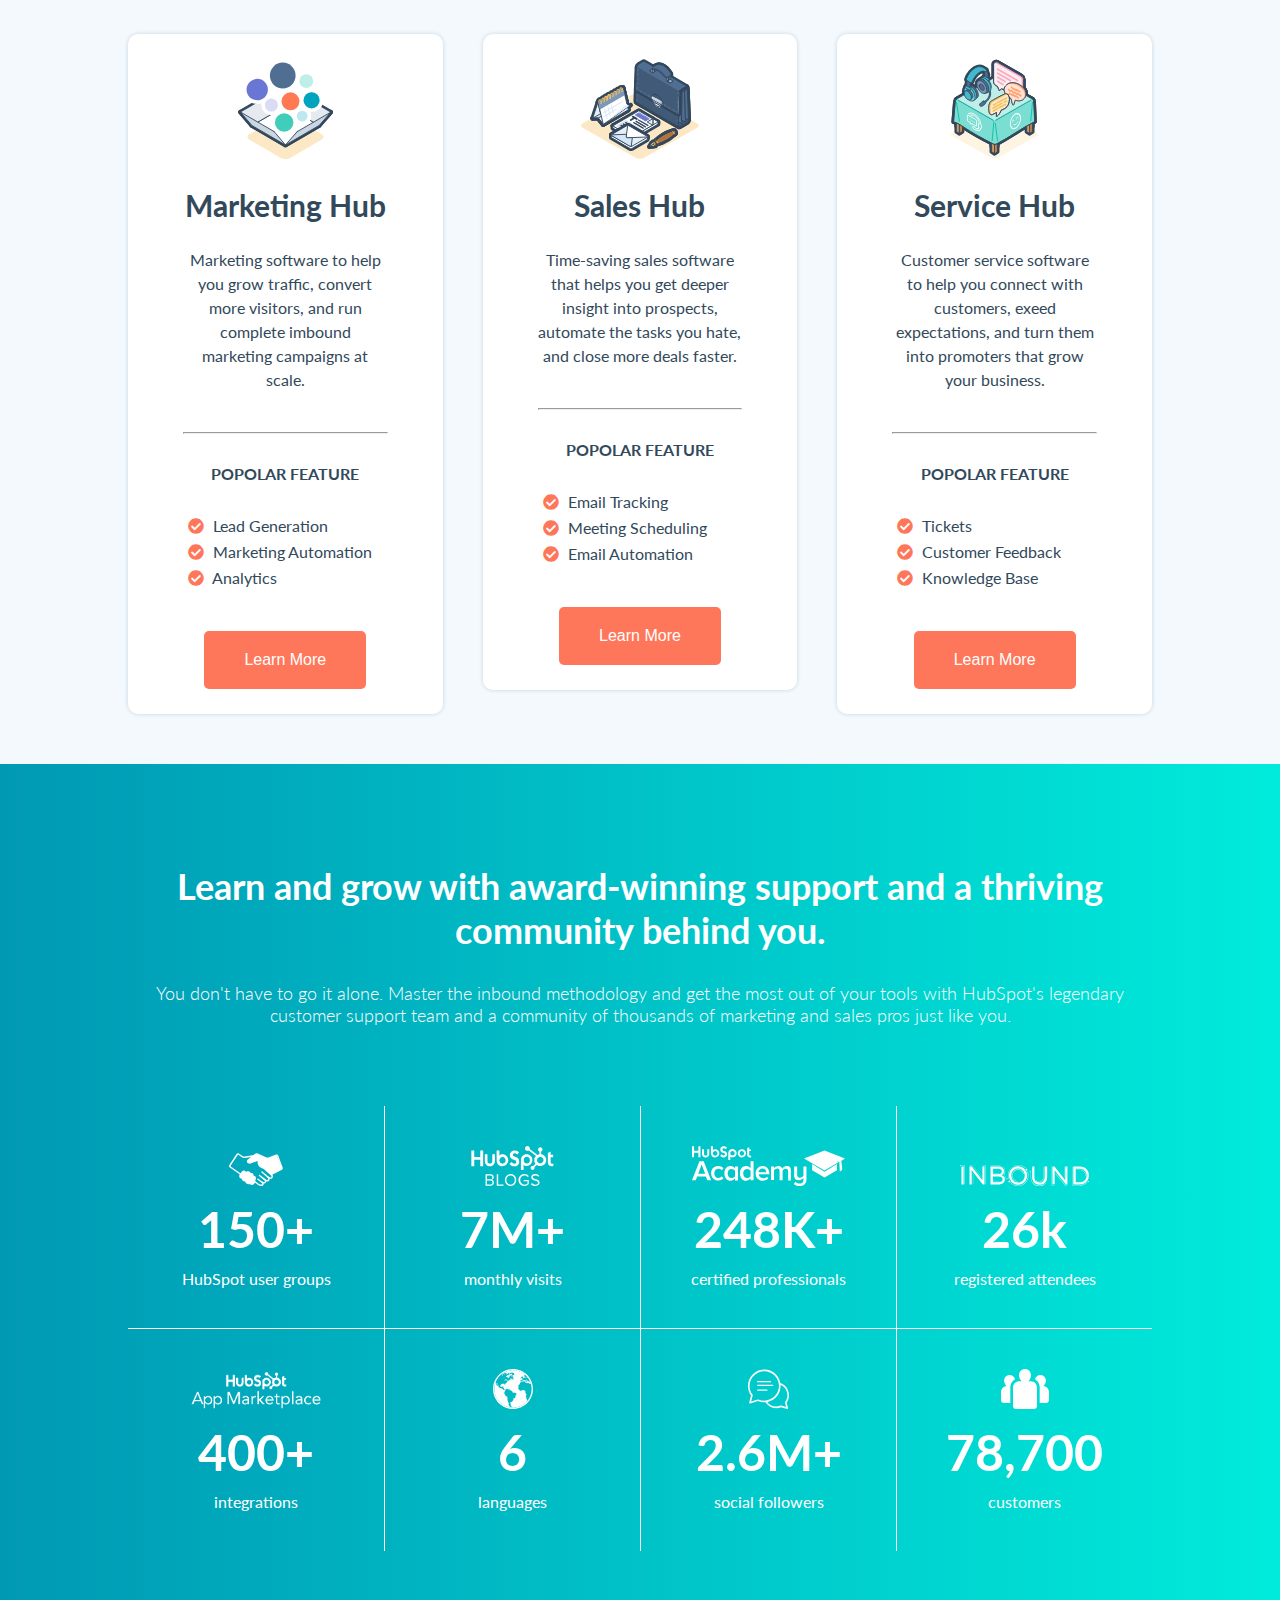
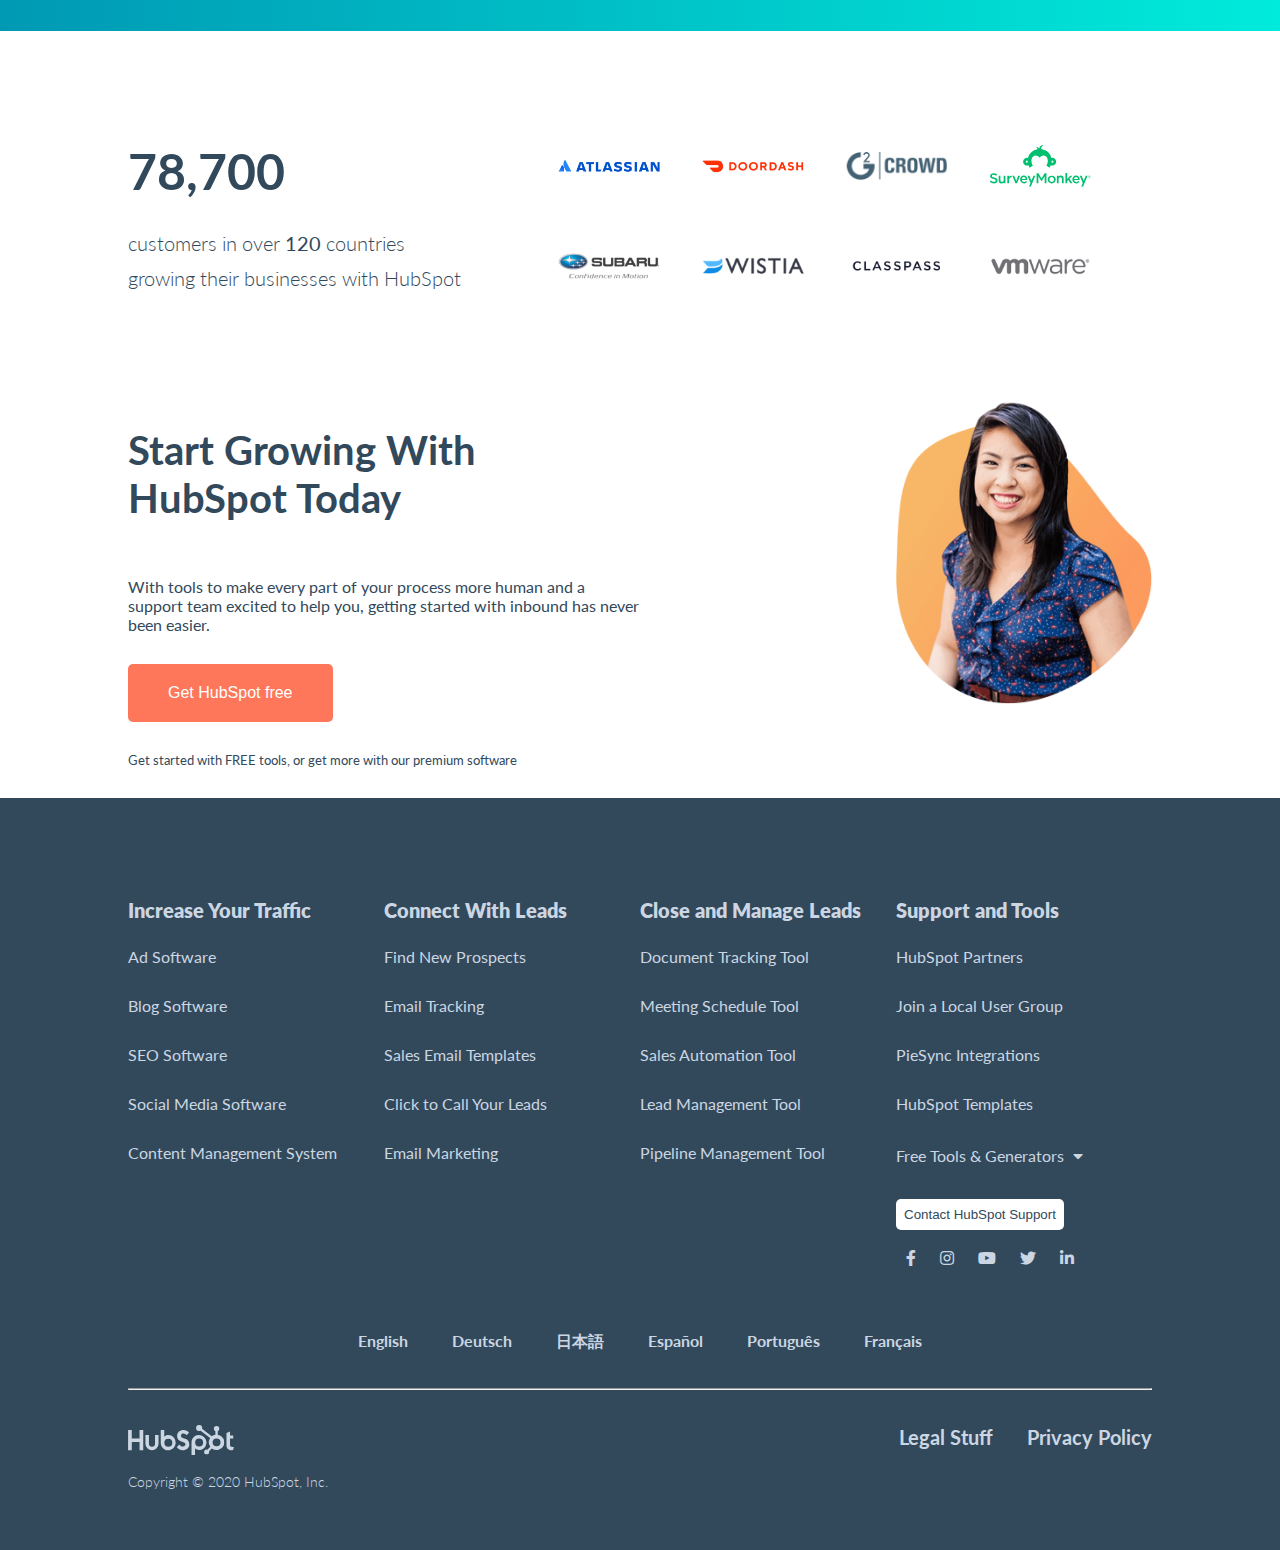
==== commit d0e65caf: "fix" ====
--- a/index.html
+++ b/index.html
@@ -14,8 +14,10 @@
       <div id="top-fixed">
         <div class="container clearfix">
           <div>
+            <!-- menu for select language -->
             <div id="lang-sel">
               <i class="fas fa-globe-europe"></i> English <i class="fas fa-angle-down"></i>
+              <!-- div display none -->
               <div id="lang" class="c-style">
                 <ul>
                   <li><a href="#">Deutsch</a></li>
@@ -25,7 +27,9 @@
                   <li><a href="#">Français</a></li>
                 </ul>
               </div>
-            </div>
+              <!-- /div display none -->
+            </div>
+            <!-- /menu for select language -->
             <span>Contact Us</span>
           </div>
           <div>
--- a/css/style.css
+++ b/css/style.css
@@ -82,6 +82,7 @@
 }
 #top-fixed > .container > div:last-child {
   float: right;
+  padding-top: 6px;
   color: #00a4bd;
 }
 #top-fixed > .container > div:last-child > button:nth-child(2) {
@@ -97,7 +98,7 @@
 #lang-sel {
   position: relative;
   display: inline-block;
-  padding: 8px 0;
+  padding: 10px 0;
 }
 #lang-sel:hover #lang {
   display: block;
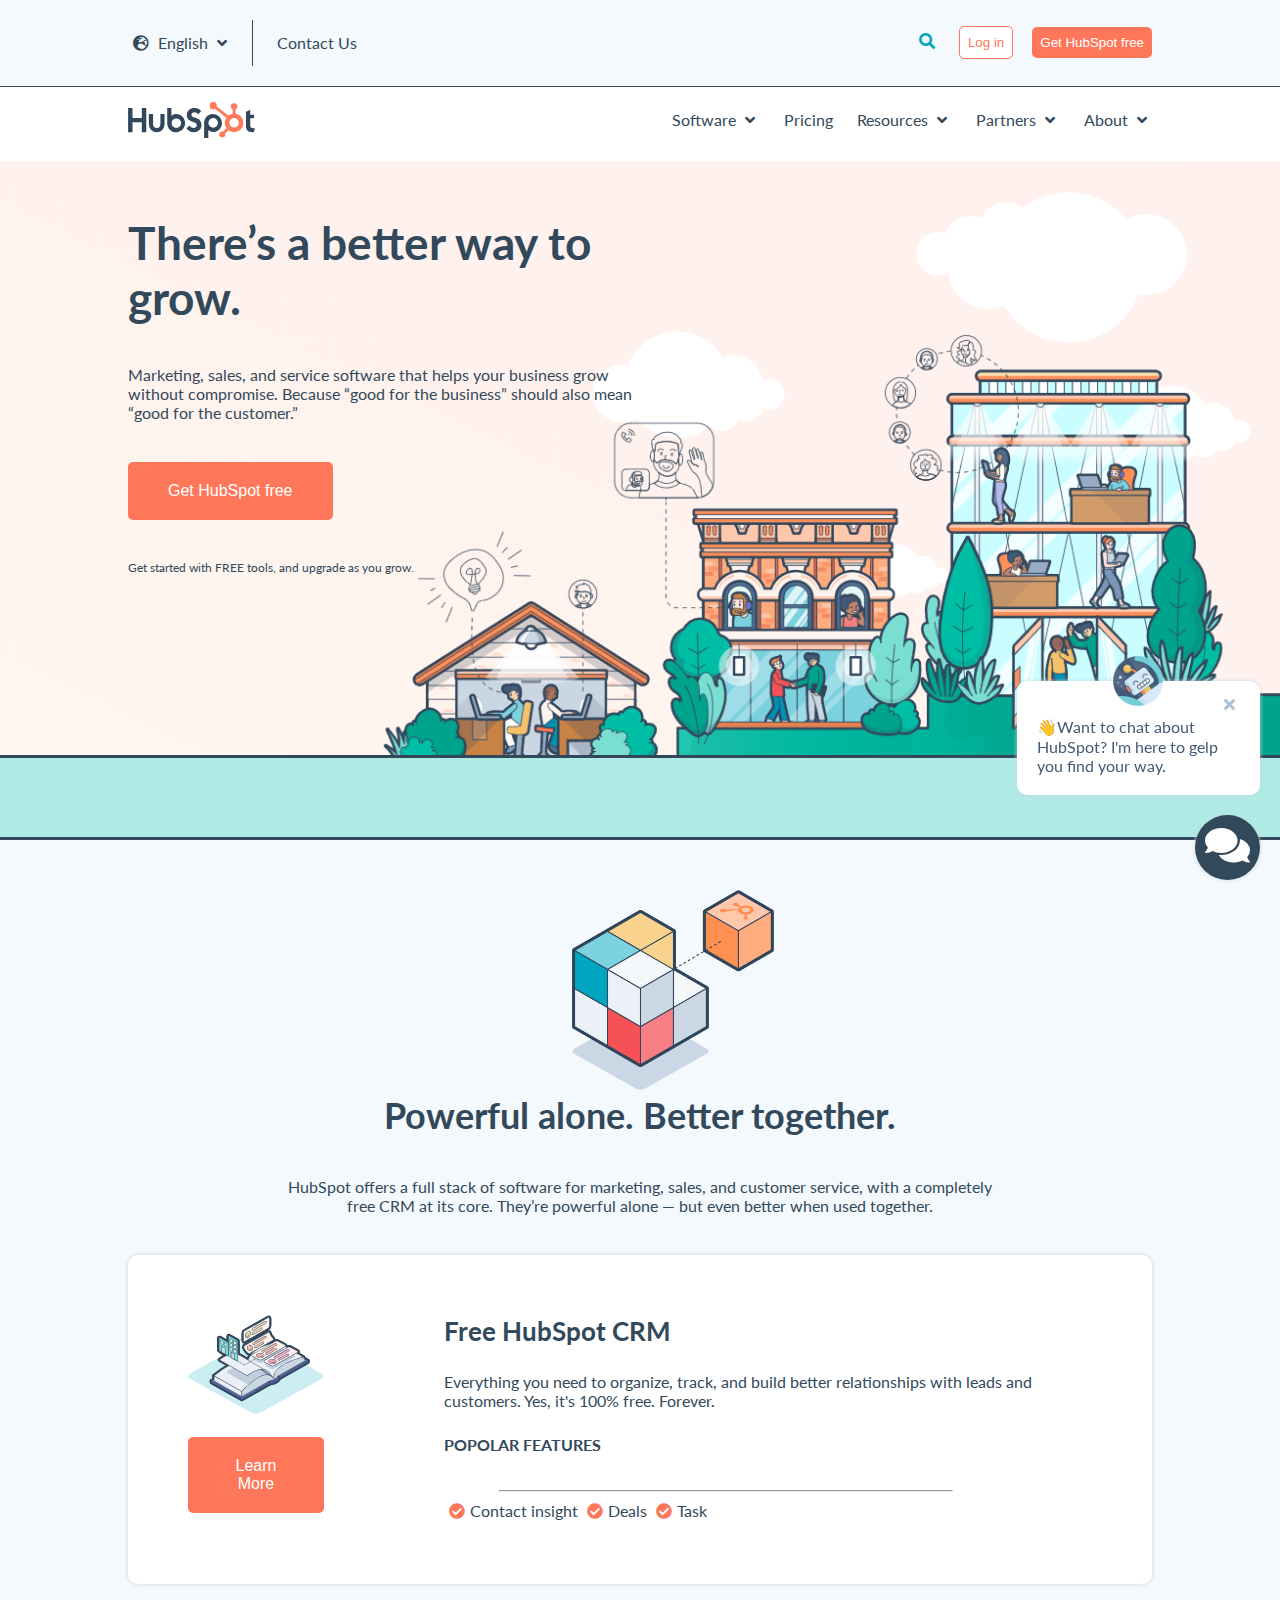
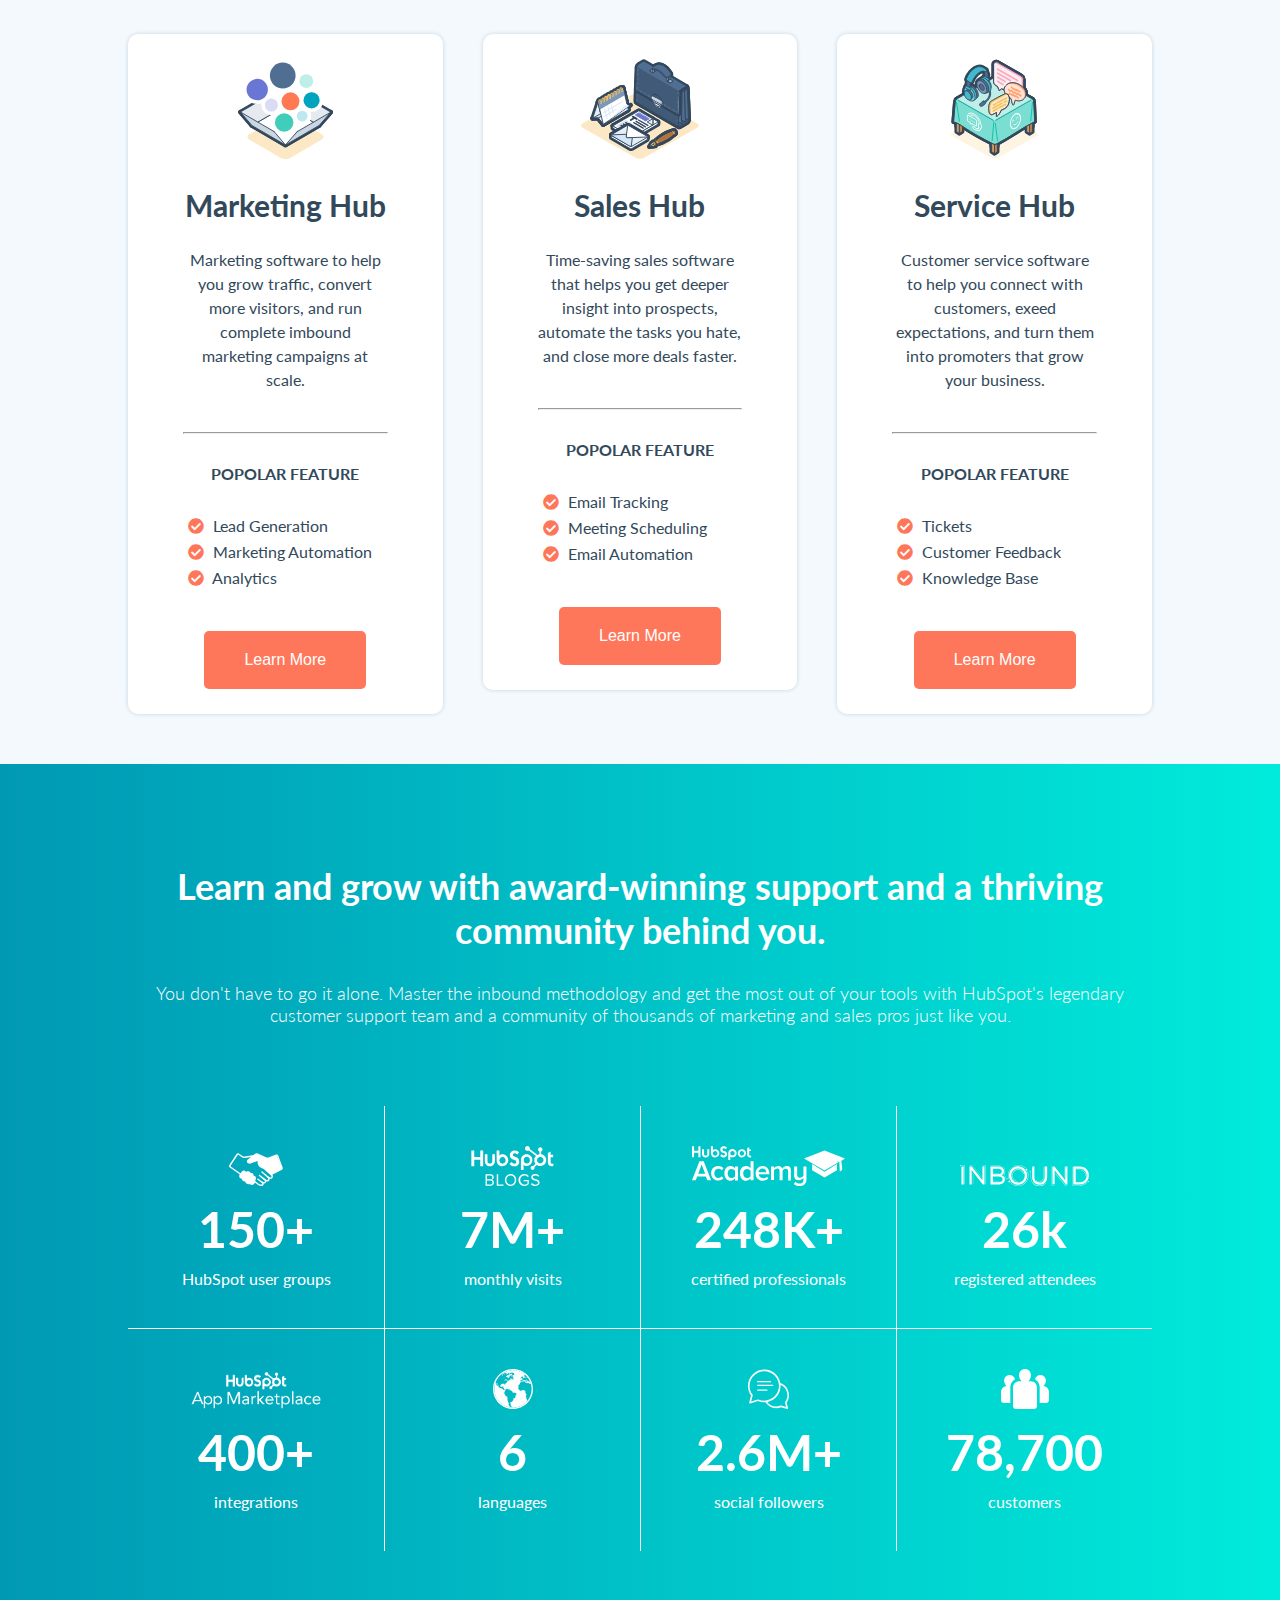
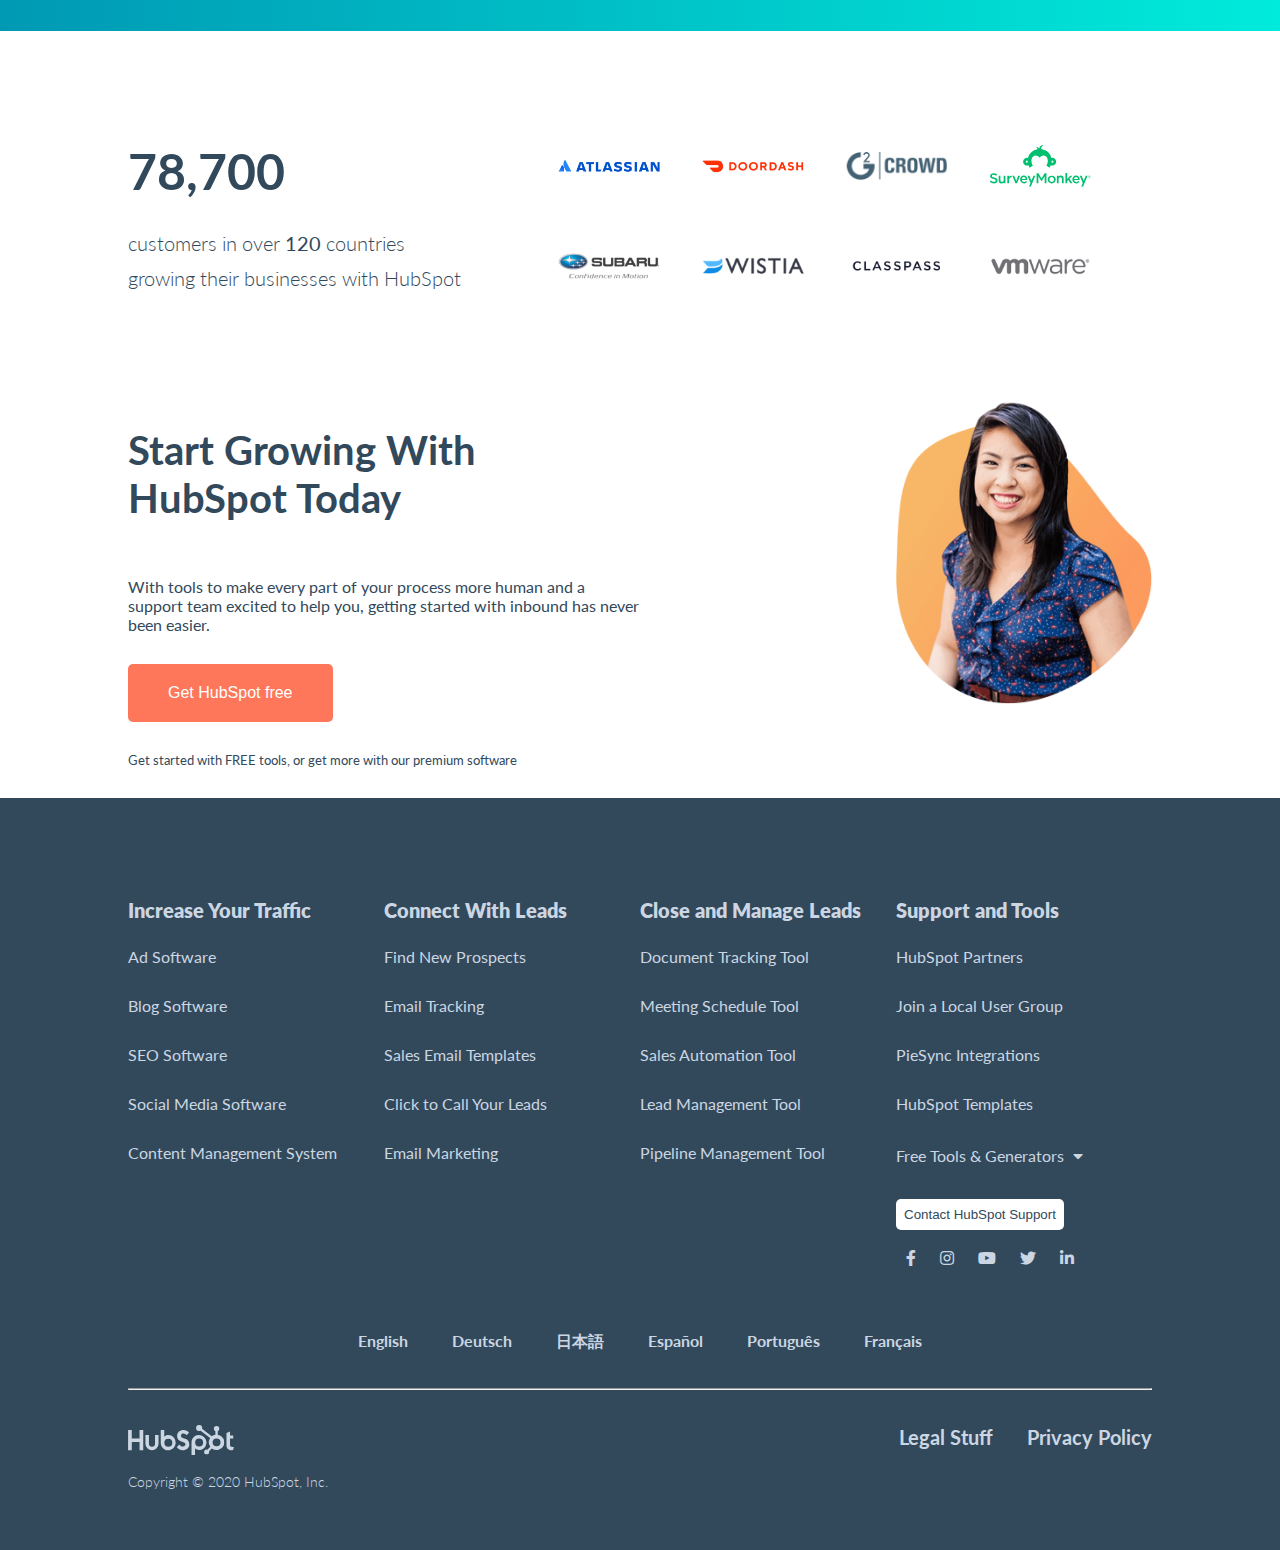
==== commit c08dbef6: "WIP lang_menu" ====
--- a/index.html
+++ b/index.html
@@ -26,6 +26,7 @@
                   <li><a href="#">Português</a></li>
                   <li><a href="#">Français</a></li>
                 </ul>
+                <div id="triangle" class="c-style"></div>
               </div>
               <!-- /div display none -->
             </div>
--- a/css/style.css
+++ b/css/style.css
@@ -109,7 +109,7 @@
 #lang {
   display: none;
   position: absolute;
-  top: 40px;
+  top: 45px;
   width: 120px;
   background-color: #fff;
   border-radius: 3px;
@@ -126,7 +126,17 @@
   color: #32495b;
   font-size: 18px;
 }
-
+#triangle{
+  width: 18px;
+  height: 18px;
+  position: absolute;
+  top: -9px;
+  left: 81px;
+  transform: rotate(45deg);
+  border-radius: 3px;
+  background-color: #fff;
+  z-index: -1;
+}
 
   /* menu-bar */
 #menu-bar {
@@ -448,6 +458,7 @@
   height: 65px;
   border-radius: 50%;
   text-align: right;
+  box-shadow: 0px 0px 4px 0px #c1d6e1;
 }
 #overlay > div:last-child:hover {
   cursor: pointer;
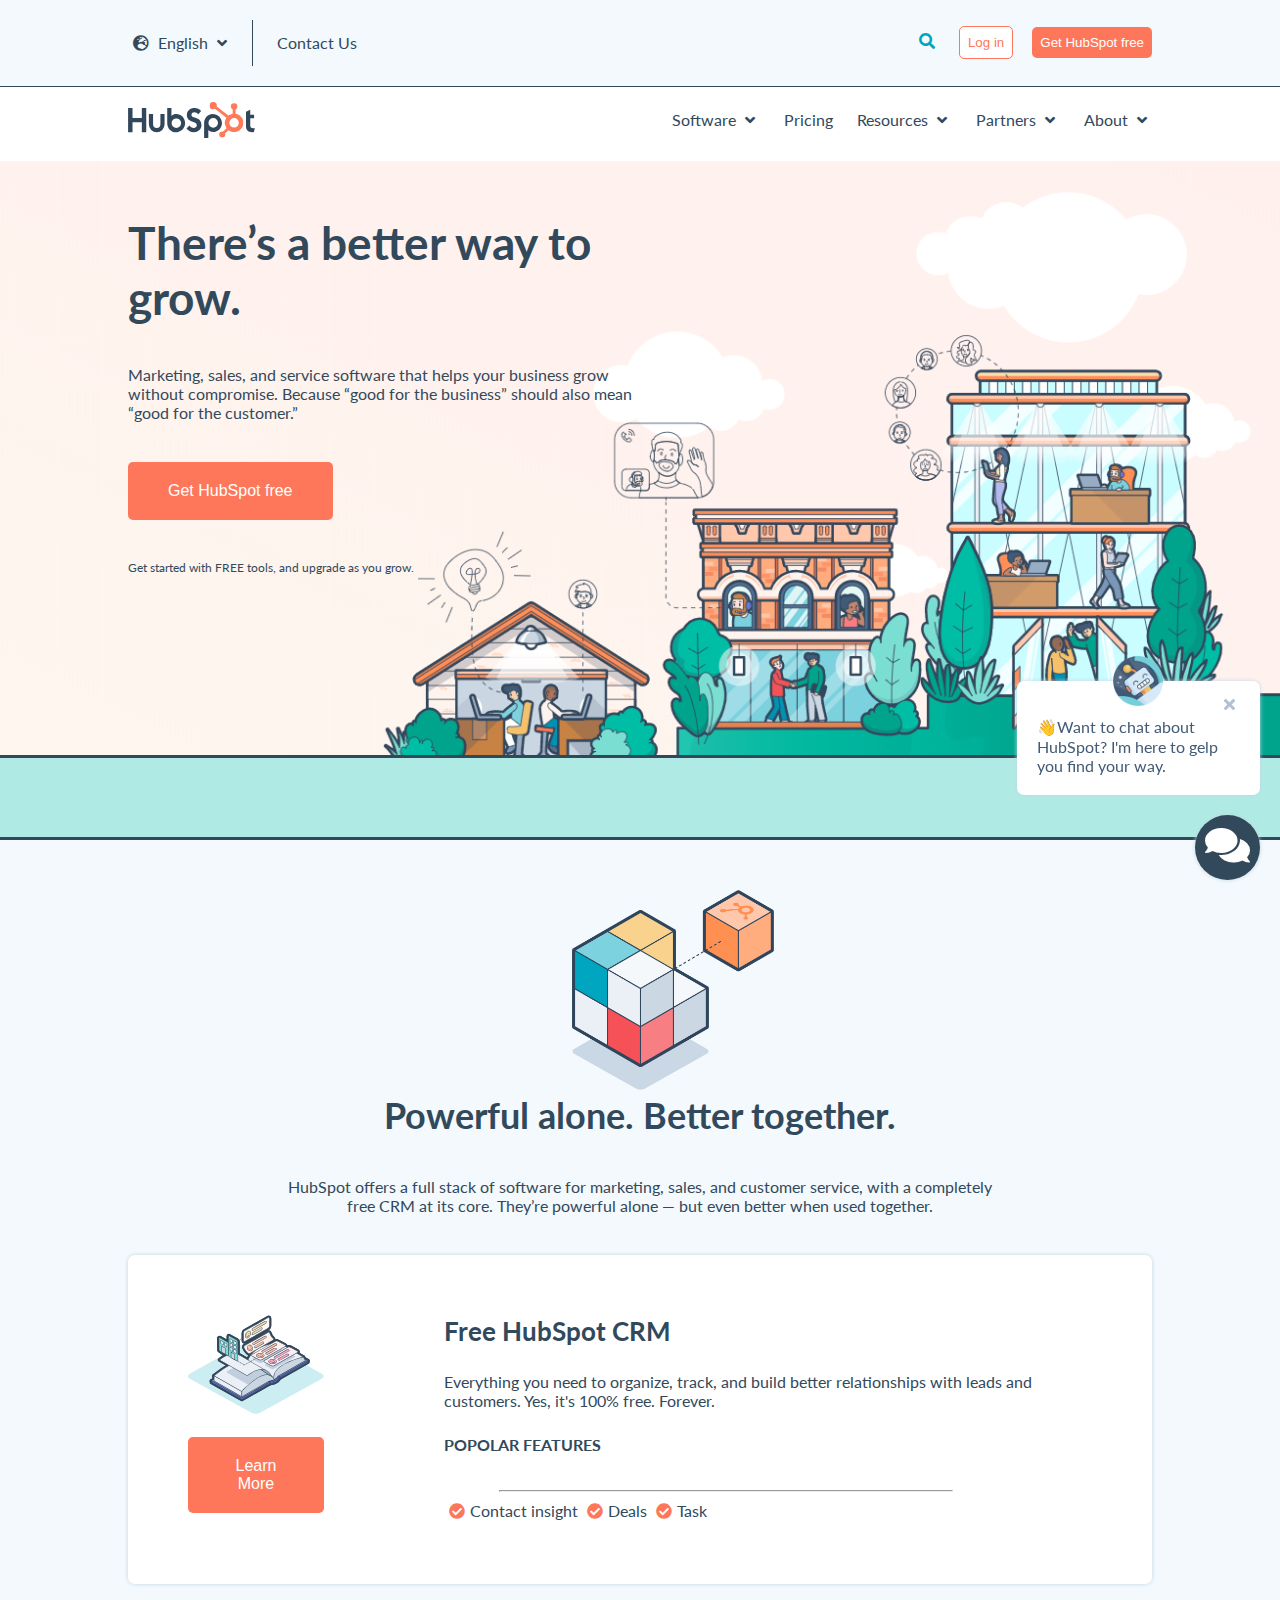
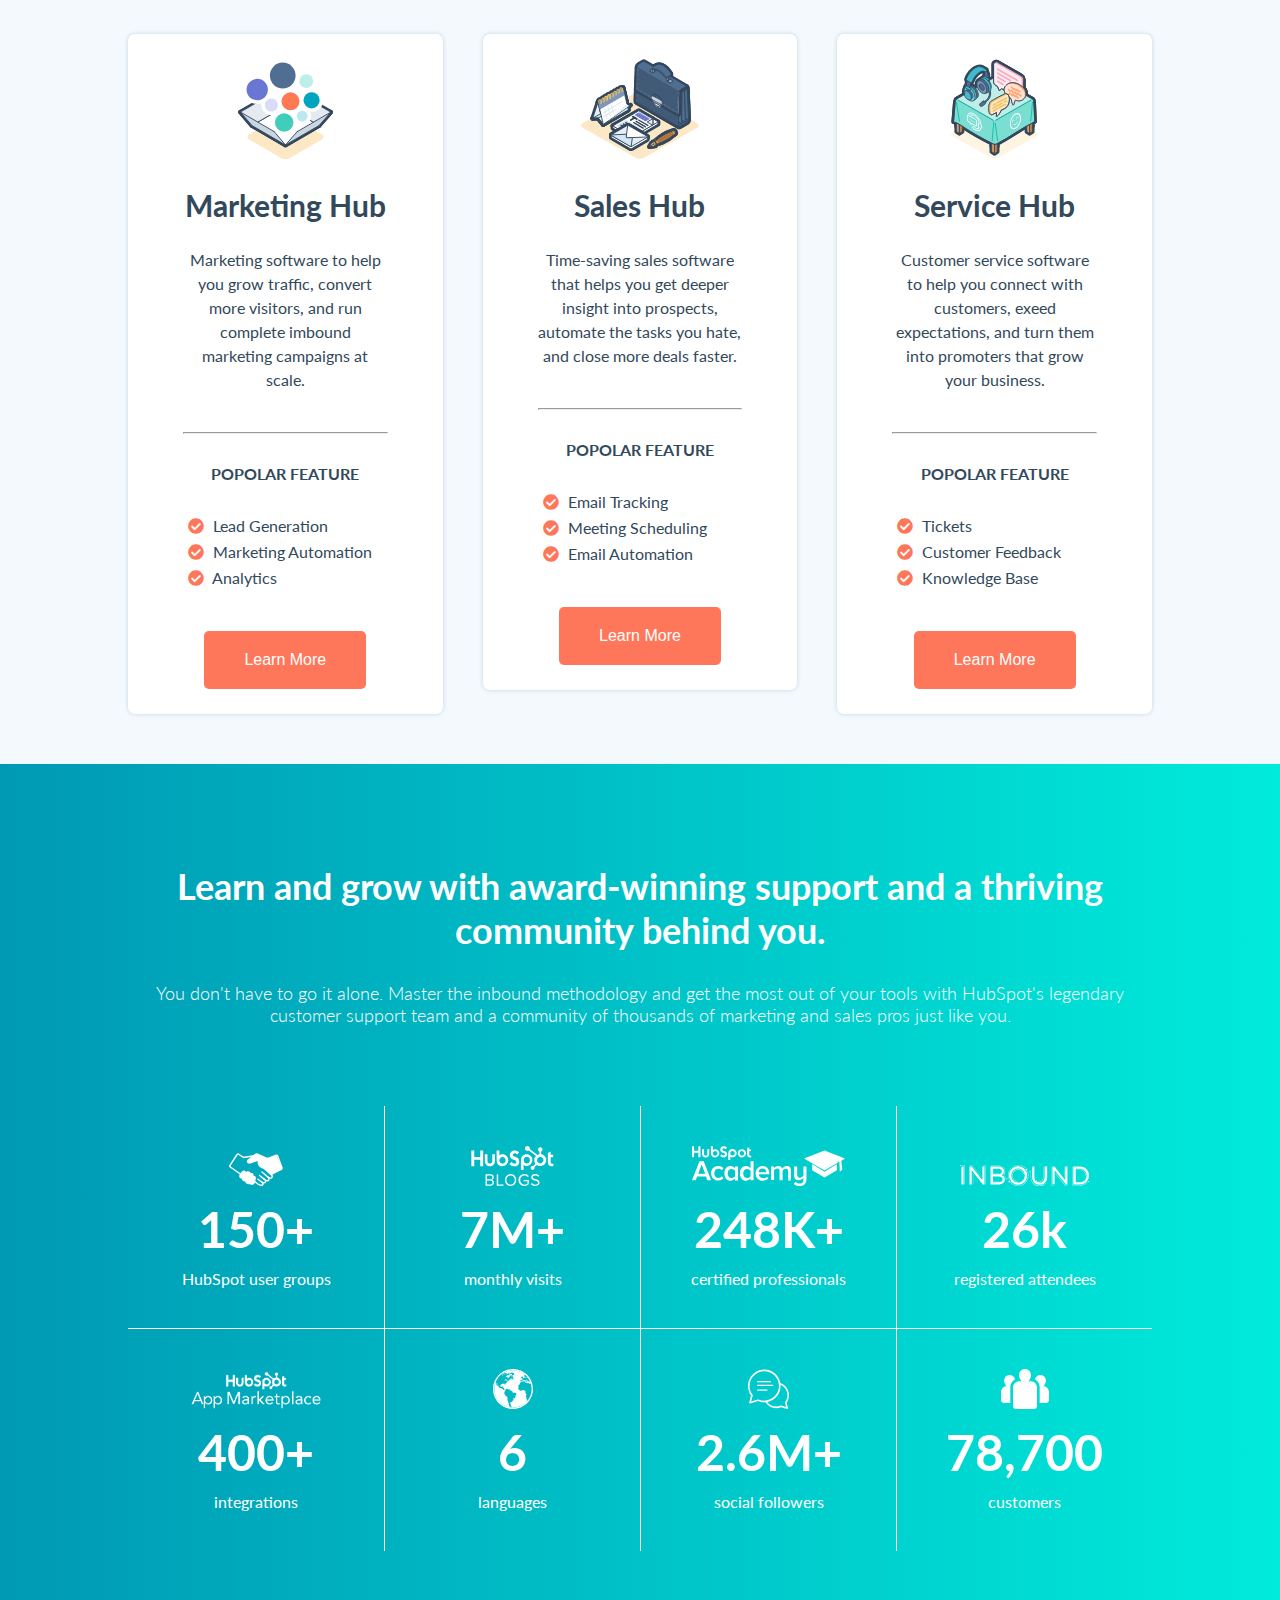
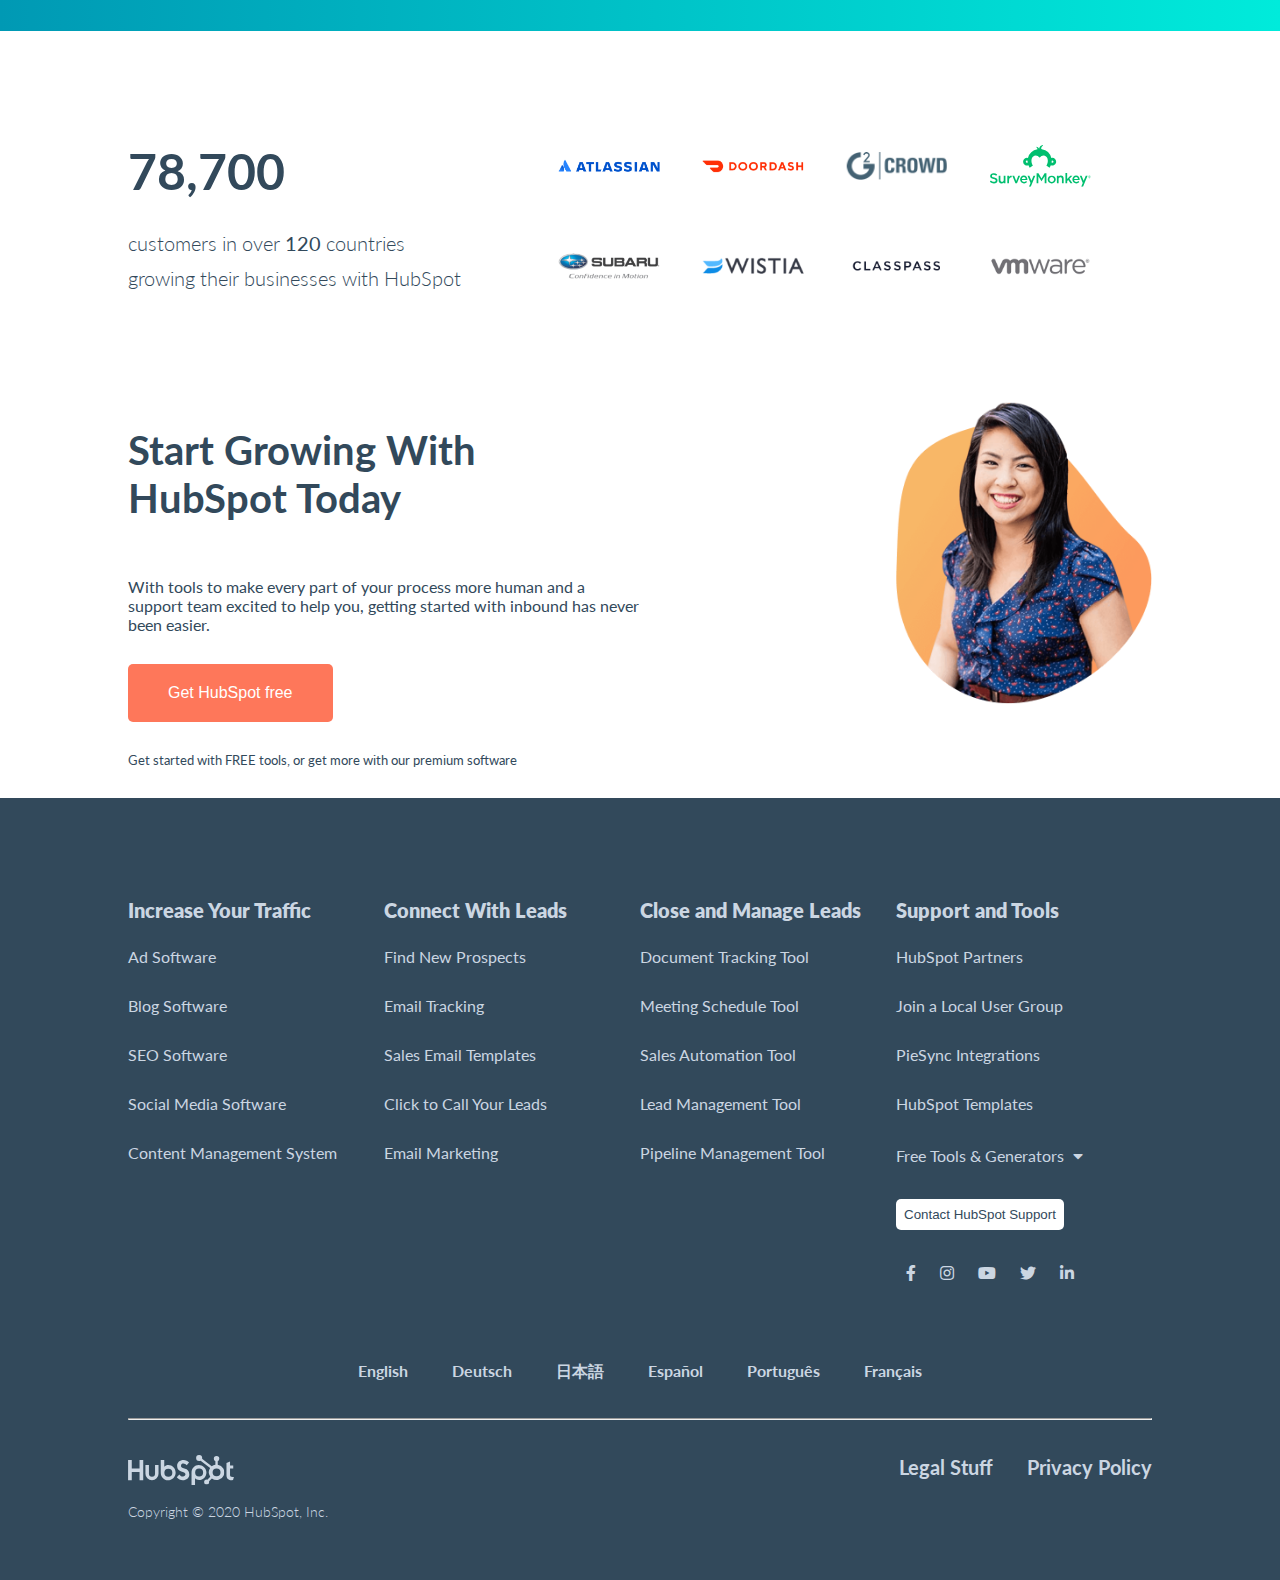
==== commit a2f8daa6: "done all-sub-menu" ====
--- a/index.html
+++ b/index.html
@@ -26,7 +26,8 @@
                   <li><a href="#">Português</a></li>
                   <li><a href="#">Français</a></li>
                 </ul>
-                <div id="triangle" class="c-style"></div>
+                <div class="triangle c-style"></div>
+                <div class="triangle-cover"></div>
               </div>
               <!-- /div display none -->
             </div>
@@ -46,13 +47,160 @@
         <div class="container clearfix">
           <img src="img/header/logo_hubspot.svg" alt="Logo HubSpot">
           <nav>
+            <!-- header-menu -->
             <ul class="header-menu">
-              <li>Software <i class="fas fa-angle-down"></i></li>
+              <li>
+                Software
+                <i class="fas fa-angle-down"></i>
+                <!-- menu-software -->
+                <div class="menu menu-software c-style">
+                  <ul>
+                    <li class="clearfix">
+                      <img src="img/header/menu/1.jpg" alt="CRM">
+                      <h3>Free HubSpot CRM</h3>
+                      <p>All your contact and companies, 100% free.</p>
+                    </li>
+                    <li class="hr"><hr></li>
+                    <li class="clearfix">
+                      <img src="img/header/menu/2.jpg" alt="CRM">
+                      <h3>Marketing Hub</h3>
+                      <p>Marketing software to icrease traffic and leads. Free and premium plans.</p>
+                    </li>
+                    <li class="clearfix">
+                      <img src="img/header/menu/3.jpg" alt="CRM">
+                      <h3>Sales Hub</h3>
+                      <p>Sales software for closing more deals, faster. Free and premium plans.</p>
+                    </li>
+                    <li class="clearfix">
+                      <img src="img/header/menu/4.jpg" alt="CRM">
+                      <h3>Service Hub</h3>
+                      <p>Software for providing first-class customer service. Free and premium plans.</p>
+                    </li>
+                    <li class="clearfix">
+                      <img src="img/header/menu/5.jpg" alt="CRM">
+                      <h3>CMS Hub</h3>
+                      <p>Content management software to power website. Premium plans. and free trial.</p>
+                    </li>
+                    <li class="hr"><hr></li>
+                    <li class="clearfix">
+                      <h3>App Marketplace</h3>
+                      <p>Find HubSpot apps for the tools and software you use to run your business</p>
+                    </li>
+                  </ul>
+                  <div class="triangle-cover"></div>
+                  <div class="triangle c-style"></div>
+                </div>
+                <!-- /menu-software -->
+              </li>
               <li>Pricing</li>
-              <li>Resources <i class="fas fa-angle-down"></i></li>
-              <li>Partners <i class="fas fa-angle-down"></i></li>
-              <li>About <i class="fas fa-angle-down"></i></li>
-            </ul>
+              <li>
+                Resources
+                <i class="fas fa-angle-down"></i>
+                <!-- menu-resources -->
+                <div class="menu menu-resources c-style">
+                  <ul class="clearfix">
+                    <li>
+                      <h4>Blog</h4>
+                      <p>Read marketing, sales, agency, and customer success blog content.</p>
+                    </li>
+                    <li>
+                      <h4>Customer</h4>
+                      <p>Hear from the business that use Hubspot to grow better every day.</p>
+                    </li>
+                    <li>
+                      <h4>Developers</h4>
+                      <p>Create apps and custom integrations for business using HubSpot.</p>
+                    </li>
+                    <li class="hr"><hr></li>
+                    <li>
+                      <h4>Ebooks, Guides & More</h4>
+                      <p>Get access to HubSpot's mosto popular marketing resources.</p>
+                    </li>
+                    <li>
+                      <h4>Onboarding & Services</h4>
+                      <p>Find training and consulting services to help tou thrive with HubSpot.</p>
+                    </li>
+                    <li>
+                      <h4>Research & Reports</h4>
+                      <p>Get up-to-date research and data on hot business trends.</p>
+                    </li>
+                    <li class="hr"><hr></li>
+                    <li>
+                      <h4>Free Courses & Certifications</h4>
+                      <p>Take courses on the latest business trends, taught by industry experts.</p>
+                    </li>
+                    <li>
+                      <h4>What is inbound?</h4>
+                      <p>Get a primer on how to inboud helps your business grow better.</p>
+                    </li>
+                    <li>
+                      <h4>Customer Support</h4>
+                      <p>Get help if you have questions about using HubSpot software.</p>
+                    </li>
+                  </ul>
+                  <div class="triangle-cover"></div>
+                  <div class="triangle c-style"></div>
+                </div>
+                <!-- /menu-resources -->
+              </li>
+              <li>
+                Partners
+                <i class="fas fa-angle-down"></i>
+                <!-- menu-partners -->
+                <div class="menu menu-partners c-style">
+                  <ul class="clearfix">
+                    <li>
+                      <h4>Hire a Partner</h4>
+                      <p>Find a partner in our global community of service providers who can help you grow.</p>
+                    </li>
+                    <li>
+                      <h4>Partner With Us</h4>
+                      <p>Find the right partner program to help your business grow.</p>
+                    </li>
+                  </ul>
+                  <div class="triangle-cover"></div>
+                  <div class="triangle c-style"></div>
+                </div>
+                <!-- /menu-partners -->
+              </li>
+              <li>
+                About
+                <i class="fas fa-angle-down"></i>
+                <!-- menu-about -->
+                <div class="menu menu-about c-style">
+                  <ul class="clearfix">
+                    <li>
+                      <h4>Company</h4>
+                      <ul>
+                        <li>About Us</li>
+                        <li>Contact Us</li>
+                        <li>Management Team</li>
+                        <li>Boards of Directors</li>
+                        <li>Careers</li>
+                      </ul>
+                    </li>
+                    <li>
+                      <h4>News</h4>
+                      <ul>
+                        <li>HubSpot News</li>
+                        <li>Press Resources</li>
+                        <li>Speakers</li>
+                      </ul>
+                    </li>
+                    <li>
+                      <h4>Investors</h4>
+                      <ul>
+                        <li>Investor Relations</li>
+                      </ul>
+                    </li>
+                  </ul>
+                  <div class="triangle-cover"></div>
+                  <div class="triangle c-style"></div>
+                </div>
+                <!-- /menu-about -->
+              </li>
+            </ul>
+            <!-- /header-menu -->
           </nav>
         </div>
       </div>
@@ -305,7 +453,7 @@
             <li><a href="#">HubSpot Templates</a></li>
             <li><a href="#">Free Tools & Generators <i class="fas fa-caret-down"></i></a></li>
             <li><button type="button" class="btn btn-white" name="support">Contact HubSpot Support</button></li>
-            <ul class="inline">
+            <li><ul class="inline"></li>
               <li><a href="#"><i class="fab fa-facebook-f"></i></a></li>
               <li><a href="#"><i class="fab fa-instagram"></i></a></li>
               <li><a href="#"><i class="fab fa-youtube"></i></a></li>
--- a/css/style.css
+++ b/css/style.css
@@ -18,7 +18,7 @@
   margin: auto;
 }
 .c-style {
-  border-radius: 10px;
+  border-radius: 7px;
   background-color: #fff;
   box-shadow: 0px 0px 4px 0px #c1d6e1;
 }
@@ -50,6 +50,11 @@
 }
 a:hover {
   color: #7dcedb;
+}
+
+ul li > hr {
+  color: #e6f2ff;
+  background-color: #e6f2ff;
 }
 
 
@@ -100,10 +105,7 @@
   display: inline-block;
   padding: 10px 0;
 }
-#lang-sel:hover #lang {
-  display: block;
-}
-#lang:hover {
+#lang-sel:hover #lang, #lang:hover {
   display: block;
 }
 #lang {
@@ -126,22 +128,38 @@
   color: #32495b;
   font-size: 18px;
 }
-#triangle{
+.triangle {
   width: 18px;
   height: 18px;
   position: absolute;
   top: -9px;
-  left: 81px;
+  left: 83px;
   transform: rotate(45deg);
-  border-radius: 3px;
+  border-radius: 0;
+  border-top-left-radius: 3px;
   background-color: #fff;
-  z-index: -1;
+  z-index: -2;
+}
+.triangle-cover {
+  width: 18px;
+  height: 18px;
+  position: absolute;
+  top: -9px;
+  left: 83px;
+  transform: rotate(45deg);
+  border-radius: 0;
+  border-bottom-right-radius: 50px;
+  border-top-left-radius: 3px;
+  background-color: #fff;
+  z-index: 2;
 }
 
   /* menu-bar */
 #menu-bar {
+  position: relative;
   margin-top: 80px;
   height: 80px;
+  z-index: 2;
 }
 #menu-bar > .container{
 }
@@ -150,6 +168,129 @@
   float: left;
   height: 36px;
 }
+
+.menu {
+  position: absolute;
+  top: 65px;
+  display: none;
+  padding: 15px;
+}
+.menu > ul > li.hr:hover {
+  background-color: #fff;
+  cursor: auto;
+}
+.menu li {
+  padding: 10px;
+}
+.menu > ul > li:hover {
+  cursor: pointer;
+}
+ /* menu-software */
+ .menu-software > ul > li:hover {
+   background-color: #e5f5f8;
+ }
+
+ul.header-menu li:hover .menu, .menu:hover {
+  display: block;
+}
+
+.menu-software {
+  width: 530px;
+}
+.menu-software li > img {
+  float: left;
+  padding-right: 10px;
+  height: 60px;
+}
+.menu-software li > h3 , .menu-software li > p {
+  line-height: 30px;
+}
+.menu-software li > h3 {
+  font-size: 18px;
+}
+.menu-software li > p {
+  font-size: 12px;
+  font-weight: 300;
+}
+.menu-software > div.triangle-cover, .menu-software > div.triangle {
+  left: 68px;
+}
+/* menu-resources */
+.menu-resources > ul > li:hover {
+  background-color: #e5f5f8;
+}
+
+.menu-resources {
+  width: 800px;
+  right: 40px;
+}
+.menu-resources > ul > li {
+  float: left;
+  width: calc(100% / 3);
+  line-height: 20px;
+}
+.menu-resources > ul > li:nth-child(4n+0) {
+  width: 100%;
+}
+.menu-resources > ul > li > h4 {
+  padding-bottom: 10px;
+}
+.menu-resources > ul > li > p {
+  font-weight: 300;
+  font-size: 12px;
+}
+.menu-resources > div.triangle-cover, .menu-resources > div.triangle {
+  left: 480px;
+}
+
+/* menu-partners */
+.menu-partners > ul > li:hover {
+  background-color: #e5f5f8;
+}
+.menu-partners {
+  width: 550px;
+  right: 40px;
+}
+.menu-partners > ul > li {
+  float: left;
+  width: calc(100% / 2);
+  line-height: 20px;
+}
+.menu-partners > ul > li > h4 {
+  padding-bottom: 10px;
+}
+.menu-partners > ul > li > p {
+  font-weight: 300;
+  font-size: 12px;
+}
+.menu-partners > div.triangle-cover, .menu-partners > div.triangle {
+  left: 337px;
+}
+
+/* menu-about */
+.menu-about {
+  width: 600px;
+  right: 40px;
+}
+.menu-about > ul > li {
+  float: left;
+  width: calc(100% / 3);
+  line-height: 25px;
+}
+.menu-about > ul > li > h4 {
+  padding-left: 10px;
+}
+.menu-about > ul > li li {
+  font-weight: 300;
+}
+.menu-about > ul > li li:hover {
+  background-color: #e5f5f8;
+}
+.menu-about > div.triangle-cover, .menu-about > div.triangle {
+  left: 478px;
+}
+
+
 
 nav > ul.header-menu {
   float: right;
